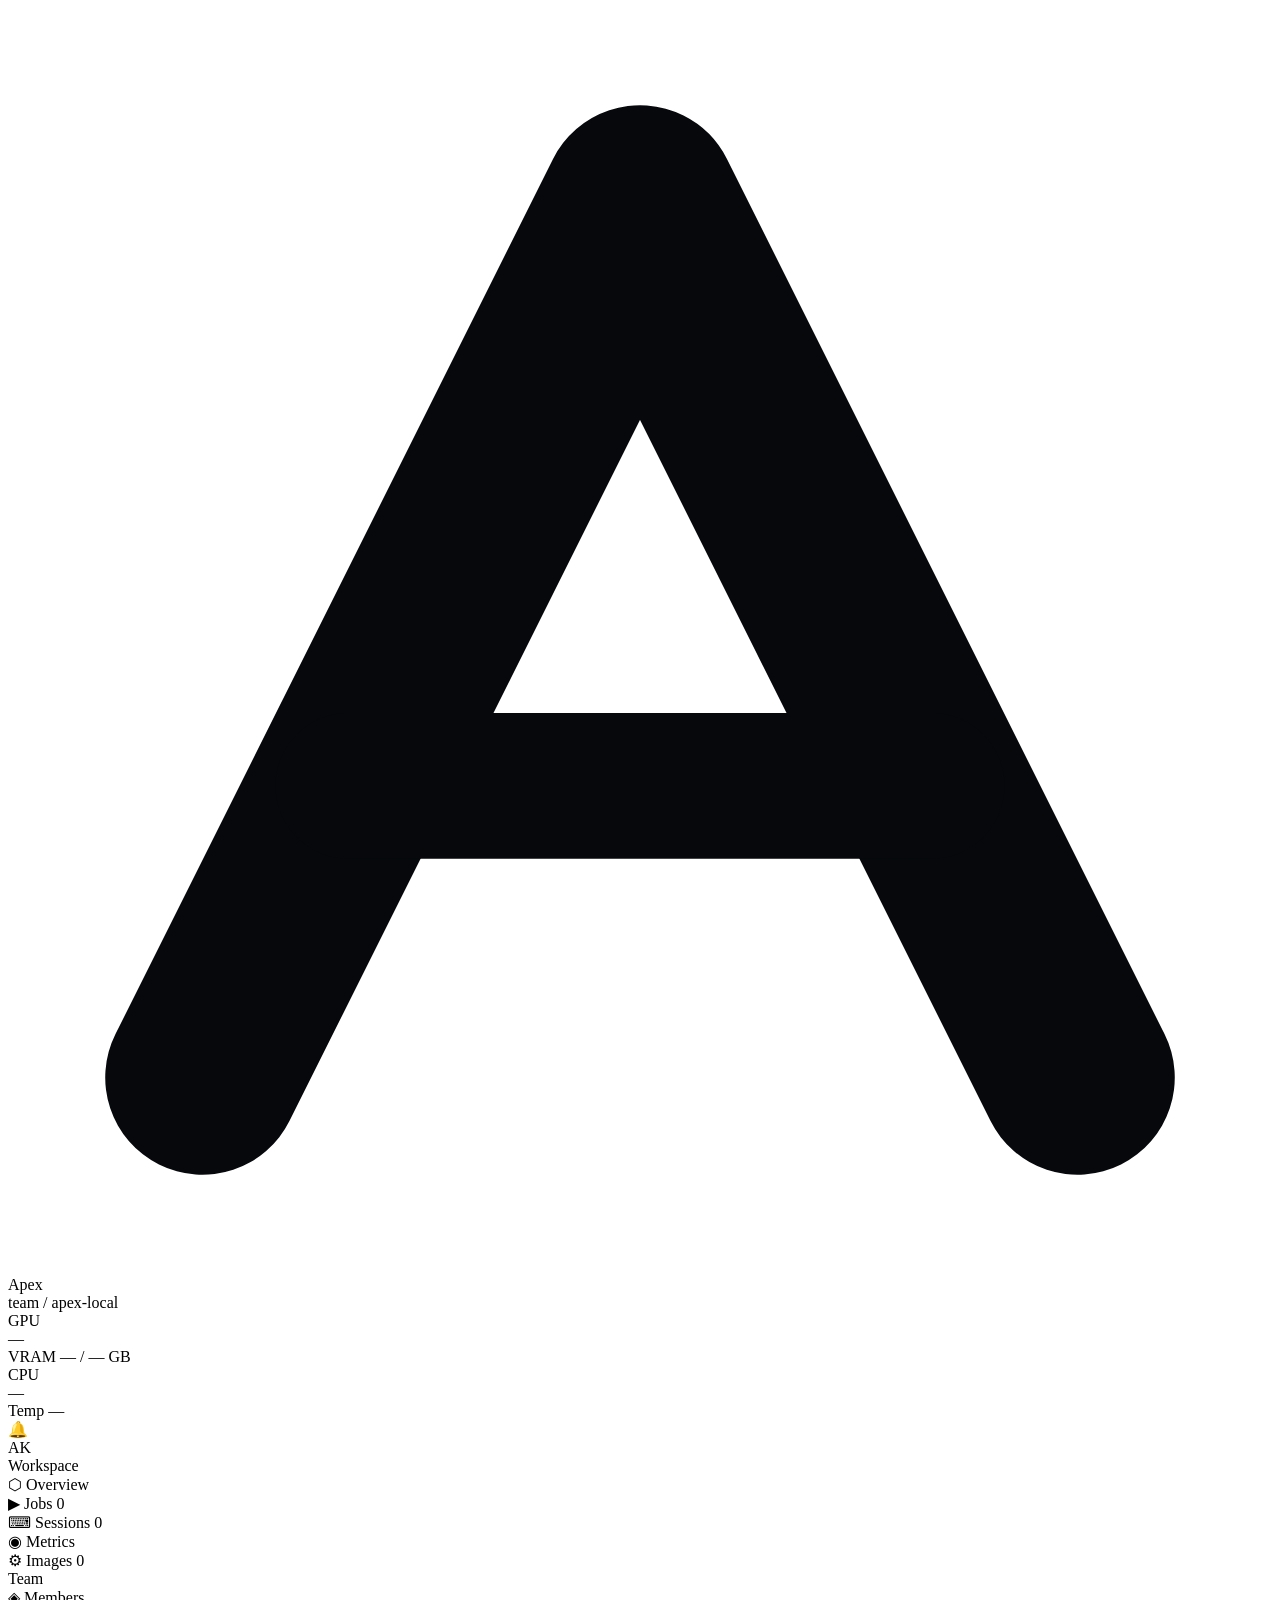
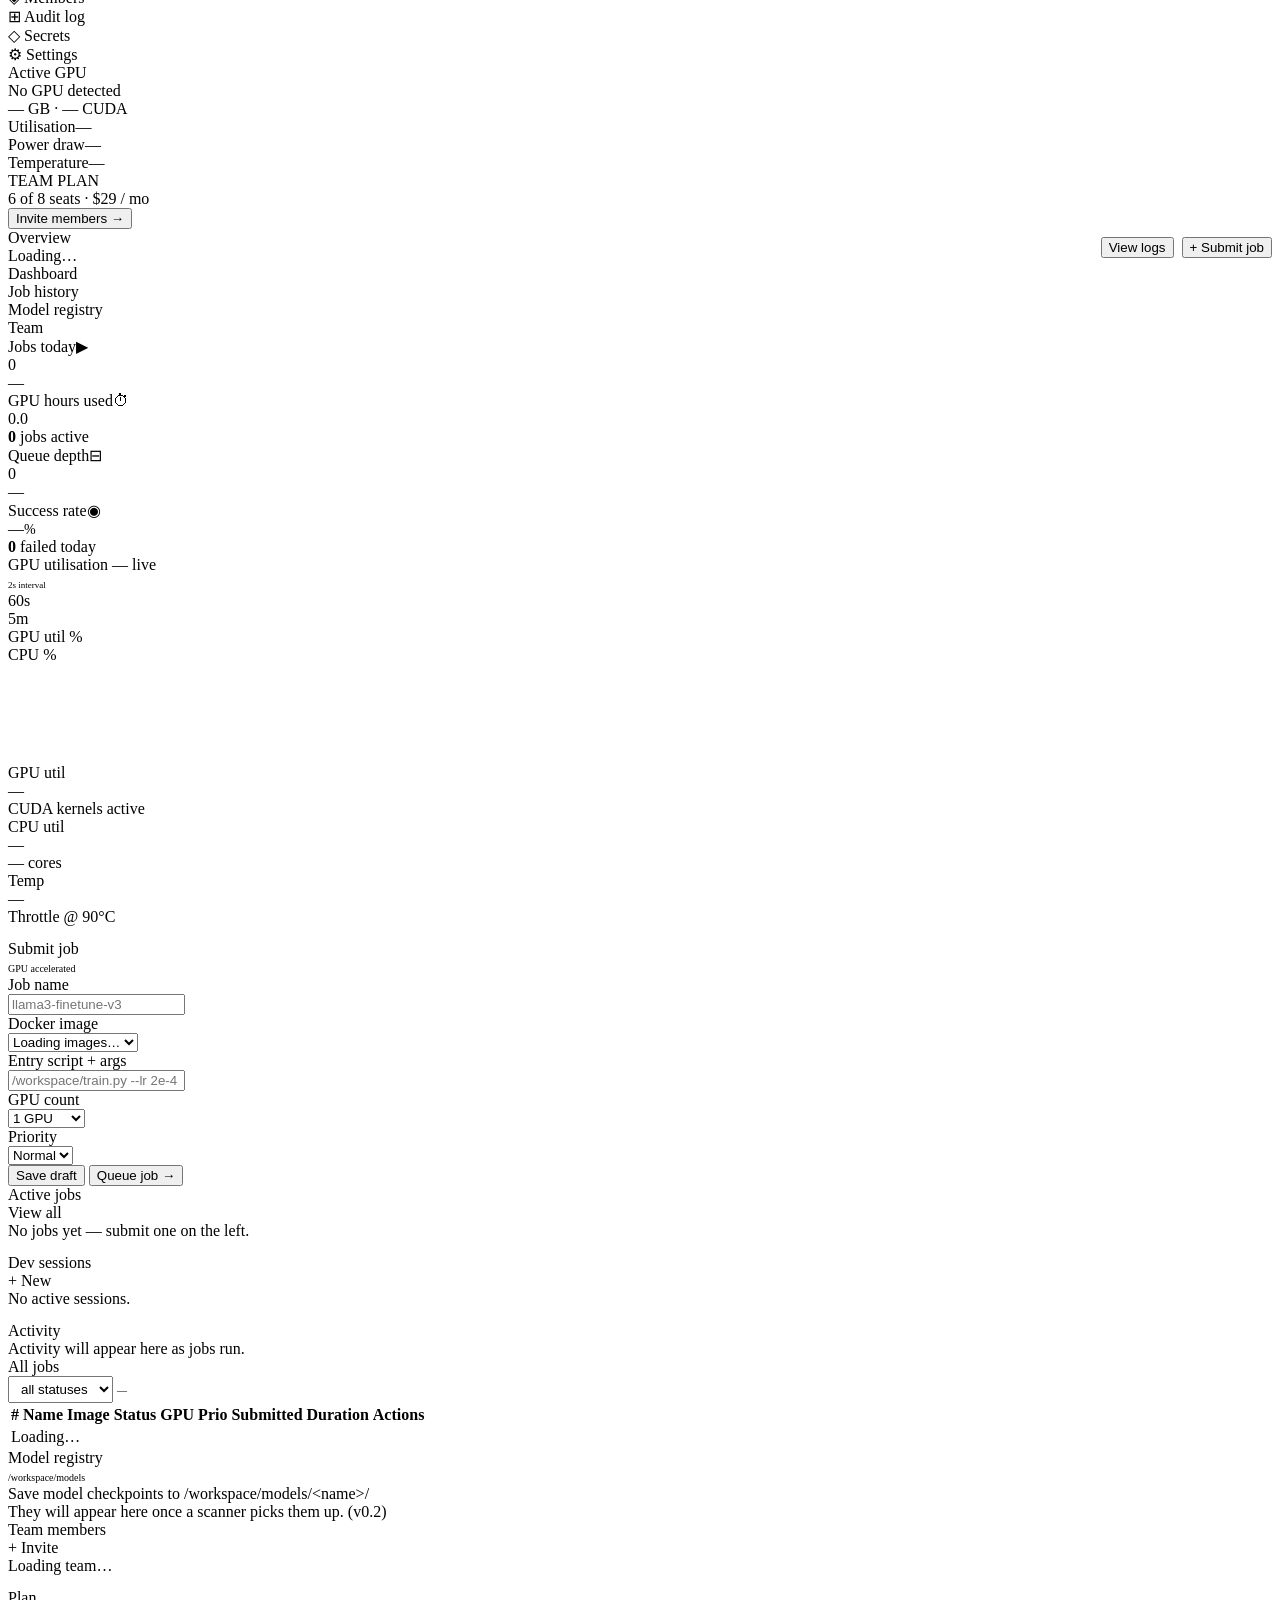
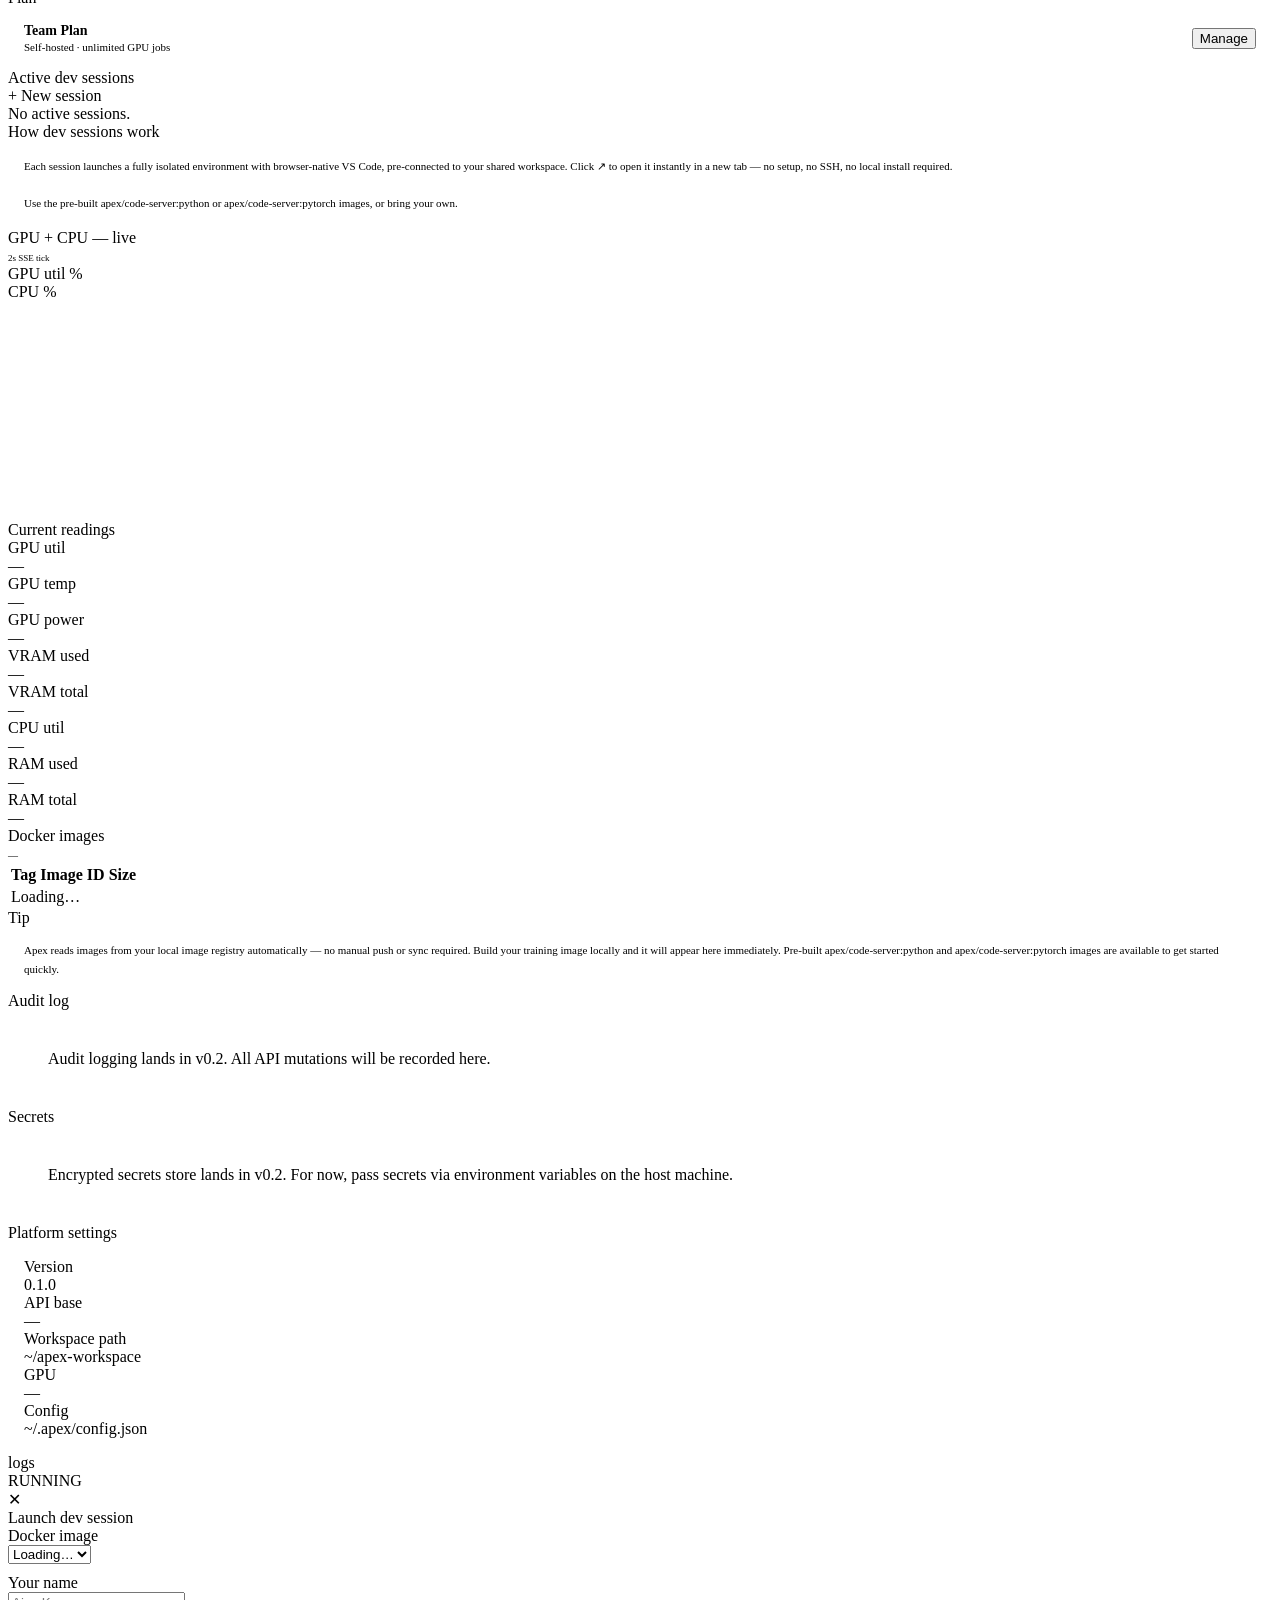
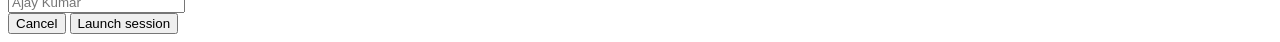
==== apex/static/index.html @ 5e8faccc "Initial release: Apex v0.1" ====
<!DOCTYPE html>
<html lang="en">
<head>
<meta charset="UTF-8"/>
<meta name="viewport" content="width=device-width, initial-scale=1.0"/>
<title>Apex — ML Platform</title>
<link href="https://fonts.googleapis.com/css2?family=Syne:wght@400;500;600;700;800&family=JetBrains+Mono:wght@300;400;500;600&display=swap" rel="stylesheet"/>
<link rel="stylesheet" href="/css/app.css"/>
</head>
<body>

<!-- TOPBAR -->
<div class="topbar">
  <div class="logo">
    <div class="logo-icon">
      <svg viewBox="0 0 13 13" fill="none"><path d="M2 11L6.5 2L11 11" stroke="#06080B" stroke-width="2" stroke-linecap="round" stroke-linejoin="round"/><path d="M3.5 8H9.5" stroke="#06080B" stroke-width="1.5" stroke-linecap="round"/></svg>
    </div>
    Apex
  </div>
  <div class="ws-pill">team / <span id="ws-name">apex-local</span></div>
  <div class="topbar-hw">
    <div class="hw-seg">
      <span class="hw-key">GPU</span>
      <div class="hw-bar"><div class="hw-fill" id="tb-gpu" style="width:0%;background:var(--accent)"></div></div>
      <span class="hw-val" id="tb-gpu-v">—</span>
    </div>
    <div class="hw-seg">
      <span class="hw-key">VRAM</span>
      <span class="hw-val" id="tb-vram">— / — GB</span>
    </div>
    <div class="hw-seg">
      <span class="hw-key">CPU</span>
      <div class="hw-bar"><div class="hw-fill" id="tb-cpu" style="width:0%;background:var(--purple)"></div></div>
      <span class="hw-val" id="tb-cpu-v">—</span>
    </div>
    <div class="hw-seg">
      <span class="hw-key">Temp</span>
      <span class="hw-val" id="tb-temp">—</span>
    </div>
  </div>
  <div class="notif-btn"><div class="notif-dot"></div>🔔</div>
  <div class="avatar" id="avatar">AK</div>
</div>

<!-- BODY -->
<div class="body">

  <!-- SIDEBAR -->
  <div class="sidebar">
    <div class="nav">
      <div class="nav-group">
        <div class="nav-group-label">Workspace</div>
        <div class="nav-item active" data-route="#/"><span class="nav-ico">⬡</span> Overview</div>
        <div class="nav-item" data-route="#/jobs"><span class="nav-ico">▶</span> Jobs <span class="nav-badge badge-active" id="nav-jobs-count">0</span></div>
        <div class="nav-item" data-route="#/sessions"><span class="nav-ico">⌨</span> Sessions <span class="nav-badge badge-muted" id="nav-sess-count">0</span></div>
        <div class="nav-item" data-route="#/metrics"><span class="nav-ico">◉</span> Metrics</div>
        <div class="nav-item" data-route="#/images"><span class="nav-ico">⚙</span> Images <span class="nav-badge badge-muted" id="nav-img-count">0</span></div>
      </div>
      <div class="nav-group">
        <div class="nav-group-label">Team</div>
        <div class="nav-item" data-route="#/members"><span class="nav-ico">◈</span> Members</div>
        <div class="nav-item" data-route="#/audit"><span class="nav-ico">⊞</span> Audit log</div>
        <div class="nav-item" data-route="#/secrets"><span class="nav-ico">◇</span> Secrets</div>
        <div class="nav-item" data-route="#/settings"><span class="nav-ico">⚙</span> Settings</div>
      </div>
    </div>
    <div class="sidebar-gpu">
      <div class="gpu-label">Active GPU</div>
      <div class="gpu-name" id="sb-gpu-name">No GPU detected</div>
      <div class="gpu-sub" id="sb-gpu-sub">— GB · — CUDA</div>
      <div class="gpu-stat-row"><span class="gpu-stat-key">Utilisation</span><span class="gpu-stat-val" id="sb-gpu" style="color:var(--accent)">—</span></div>
      <div class="mini-bar"><div class="mini-fill" id="sb-gpu-b" style="width:0%;background:var(--accent)"></div></div>
      <div class="gpu-stat-row"><span class="gpu-stat-key">Power draw</span><span class="gpu-stat-val" style="color:var(--orange)" id="sb-pwr">—</span></div>
      <div class="gpu-stat-row"><span class="gpu-stat-key">Temperature</span><span class="gpu-stat-val" id="sb-temp" style="color:var(--amber)">—</span></div>
    </div>
    <div class="sidebar-plan" id="sidebar-plan" title="View plan & settings">
      <div class="plan-tier">TEAM PLAN</div>
      <div class="plan-desc">6 of 8 seats · $29 / mo</div>
      <button class="plan-upgrade" id="btn-plan-invite">Invite members →</button>
    </div>
  </div>

  <!-- MAIN -->
  <div class="main">
    <div class="page-header">
      <div style="display:flex;align-items:center;justify-content:space-between">
        <div>
          <div class="page-title" id="page-title">Overview</div>
          <div class="page-sub" id="page-sub">Loading…</div>
        </div>
        <div style="display:flex;gap:8px">
          <button class="btn-ghost" id="btn-view-logs">View logs</button>
          <button class="btn-primary" onclick="document.getElementById('job-name').focus()">+ Submit job</button>
        </div>
      </div>
      <div class="page-tabs">
        <div class="ptab active" data-tab="dashboard">Dashboard</div>
        <div class="ptab" data-tab="history">Job history</div>
        <div class="ptab" data-tab="models">Model registry</div>
        <div class="ptab" data-tab="team">Team</div>
      </div>
    </div>

    <div class="scroll">

    <!-- ============================================================== -->
    <!-- ROUTE: OVERVIEW (#/, #/jobs, #/members)                         -->
    <!-- ============================================================== -->
    <div class="route-view active" id="route-overview">

    <!-- ============ TAB: DASHBOARD ============ -->
    <div class="tab-pane active" id="tab-dashboard">

      <!-- STAT CARDS -->
      <div class="stat-row">
        <div class="stat-card">
          <div class="stat-card-top"><span class="stat-label">Jobs today</span><span>▶</span></div>
          <div class="stat-num" id="sc-jobs">0</div>
          <div class="stat-meta" id="sc-jobs-meta">—</div>
        </div>
        <div class="stat-card">
          <div class="stat-card-top"><span class="stat-label">GPU hours used</span><span>⏱</span></div>
          <div class="stat-num" id="sc-gpuh">0.0</div>
          <div class="stat-meta" id="sc-gpuh-meta"><b style="color:var(--accent)">0</b> jobs active</div>
        </div>
        <div class="stat-card">
          <div class="stat-card-top"><span class="stat-label">Queue depth</span><span>⊟</span></div>
          <div class="stat-num" id="sc-queue">0</div>
          <div class="stat-meta" id="sc-queue-meta">—</div>
        </div>
        <div class="stat-card">
          <div class="stat-card-top"><span class="stat-label">Success rate</span><span>◉</span></div>
          <div class="stat-num"><span id="sc-success">—</span><span style="font-size:14px;color:var(--text2)">%</span></div>
          <div class="stat-meta" id="sc-success-meta"><b style="color:var(--red)">0</b> failed today</div>
        </div>
      </div>

      <!-- TWO COL -->
      <div class="two-col">

        <!-- LEFT -->
        <div style="display:flex;flex-direction:column;gap:14px">

          <!-- GPU Chart -->
          <div class="panel">
            <div class="ph">
              <div class="ph-title">GPU utilisation — live</div>
              <div class="ph-right">
                <span class="mono" style="font-size:9px;color:var(--text3)">2s interval</span>
                <div class="tag-btn sec">60s</div>
                <div class="tag-btn sec">5m</div>
              </div>
            </div>
            <div class="chart-wrap">
              <div class="chart-legend">
                <div class="legend-item"><div class="legend-dot" style="background:var(--accent)"></div>GPU util %</div>
                <div class="legend-item"><div class="legend-dot" style="background:var(--purple)"></div>CPU %</div>
              </div>
              <canvas id="chart" class="metric-canvas" style="width:100%;height:100px;display:block" height="100"></canvas>
            </div>
            <div class="metrics-mini">
              <div class="mm-cell">
                <div class="mm-key">GPU util</div>
                <div class="mm-val" id="mm-gpu">—</div>
                <div class="mm-sub">CUDA kernels active</div>
                <div class="mm-bar"><div class="mm-fill" id="mm-gpu-b" style="width:0%;background:var(--accent)"></div></div>
              </div>
              <div class="mm-cell">
                <div class="mm-key">CPU util</div>
                <div class="mm-val" id="mm-cpu">—</div>
                <div class="mm-sub" id="mm-cpu-sub">— cores</div>
                <div class="mm-bar"><div class="mm-fill" id="mm-cpu-b" style="width:0%;background:var(--purple)"></div></div>
              </div>
              <div class="mm-cell">
                <div class="mm-key">Temp</div>
                <div class="mm-val" id="mm-temp">—</div>
                <div class="mm-sub">Throttle @ 90°C</div>
                <div class="mm-bar"><div class="mm-fill" id="mm-temp-b" style="width:0%;background:var(--amber)"></div></div>
              </div>
            </div>
          </div>

          <!-- Submit job -->
          <div class="panel">
            <div class="ph">
              <div class="ph-title">Submit job</div>
              <div class="ph-right"><span class="mono" style="font-size:10px;color:var(--text3)">GPU accelerated</span></div>
            </div>
            <form class="form-grid" id="job-form" onsubmit="return false">
              <div class="fg"><div class="flabel">Job name</div><input class="finput" id="job-name" placeholder="llama3-finetune-v3"/></div>
              <div class="fg"><div class="flabel">Docker image</div>
                <select class="finput" id="job-image">
                  <option value="">Loading images…</option>
                </select>
              </div>
              <div class="fg full"><div class="flabel">Entry script + args</div><input class="finput" id="job-script" placeholder="/workspace/train.py --lr 2e-4 --epochs 20 --bf16"/></div>
              <div class="fg"><div class="flabel">GPU count</div><select class="finput" id="job-gpu"><option value="1">1 GPU</option><option value="99">All GPUs</option><option value="0">No GPU</option></select></div>
              <div class="fg"><div class="flabel">Priority</div><select class="finput" id="job-priority"><option value="normal">Normal</option><option value="high">High</option><option value="low">Low</option></select></div>
              <div class="form-footer">
                <button type="button" class="btn-ghost">Save draft</button>
                <button type="submit" class="btn-primary" id="job-submit">Queue job →</button>
              </div>
            </form>
          </div>

        </div>

        <!-- RIGHT -->
        <div style="display:flex;flex-direction:column;gap:14px">

          <!-- Jobs -->
          <div class="panel">
            <div class="ph">
              <div class="ph-title">Active jobs</div>
              <div class="ph-right"><div class="tag-btn">View all</div></div>
            </div>
            <div class="job-list" id="jobList">
              <div class="empty-state">No jobs yet — submit one on the left.</div>
            </div>
          </div>

          <!-- Sessions -->
          <div class="panel">
            <div class="ph"><div class="ph-title">Dev sessions</div><div class="ph-right"><div class="tag-btn" id="btn-new-session">+ New</div></div></div>
            <div id="sessList" data-role="sess-list">
              <div class="empty-state">No active sessions.</div>
            </div>
          </div>

          <!-- Activity -->
          <div class="panel">
            <div class="ph"><div class="ph-title">Activity</div></div>
            <div id="actList">
              <div class="empty-state">Activity will appear here as jobs run.</div>
            </div>
          </div>

        </div>
      </div>
    </div>
    <!-- /tab-dashboard -->

    <!-- ============ TAB: JOB HISTORY ============ -->
    <div class="tab-pane" id="tab-history">
      <div class="panel">
        <div class="ph">
          <div class="ph-title">All jobs</div>
          <div class="ph-right">
            <select class="finput" id="hist-filter" style="width:auto;padding:4px 8px">
              <option value="">all statuses</option>
              <option value="running">running</option>
              <option value="queued">queued</option>
              <option value="done">done</option>
              <option value="failed">failed</option>
            </select>
            <span class="mono" style="font-size:10px;color:var(--text3)" id="hist-count">—</span>
          </div>
        </div>
        <div class="table-wrap">
          <table class="jtable">
            <thead>
              <tr>
                <th>#</th>
                <th>Name</th>
                <th>Image</th>
                <th>Status</th>
                <th>GPU</th>
                <th>Prio</th>
                <th>Submitted</th>
                <th>Duration</th>
                <th class="t-right">Actions</th>
              </tr>
            </thead>
            <tbody id="hist-body">
              <tr><td colspan="9" class="empty-state">Loading…</td></tr>
            </tbody>
          </table>
        </div>
      </div>
    </div>

    <!-- ============ TAB: MODEL REGISTRY ============ -->
    <div class="tab-pane" id="tab-models">
      <div class="panel">
        <div class="ph">
          <div class="ph-title">Model registry</div>
          <div class="ph-right"><span class="mono" style="font-size:10px;color:var(--text3)">/workspace/models</span></div>
        </div>
        <div id="models-body">
          <div class="empty-state">
            Save model checkpoints to <span class="mono">/workspace/models/&lt;name&gt;/</span><br/>
            They will appear here once a scanner picks them up. (v0.2)
          </div>
        </div>
      </div>
    </div>

    <!-- ============ TAB: TEAM ============ -->
    <div class="tab-pane" id="tab-team">
      <div class="panel">
        <div class="ph">
          <div class="ph-title">Team members</div>
          <div class="ph-right"><div class="tag-btn" id="btn-invite">+ Invite</div></div>
        </div>
        <div id="team-body">
          <div class="empty-state">Loading team…</div>
        </div>
      </div>
      <div class="panel" style="margin-top:14px">
        <div class="ph"><div class="ph-title">Plan</div></div>
        <div style="padding:16px">
          <div style="display:flex;justify-content:space-between;align-items:center">
            <div>
              <div style="font-size:14px;font-weight:800;color:var(--text)">Team Plan</div>
              <div style="font-size:11px;color:var(--text2);margin-top:2px">Self-hosted · unlimited GPU jobs</div>
            </div>
            <button class="btn-ghost" onclick="alert('Settings page is in the sidebar.')">Manage</button>
          </div>
        </div>
      </div>
    </div>

    </div> <!-- /route-overview -->

    <!-- ============================================================== -->
    <!-- ROUTE: SESSIONS (#/sessions)                                    -->
    <!-- ============================================================== -->
    <div class="route-view" id="route-sessions">
      <div class="panel">
        <div class="ph">
          <div class="ph-title">Active dev sessions</div>
          <div class="ph-right"><div class="tag-btn" id="btn-new-session-big">+ New session</div></div>
        </div>
        <div data-role="sess-list">
          <div class="empty-state">No active sessions.</div>
        </div>
      </div>
      <div class="panel">
        <div class="ph"><div class="ph-title">How dev sessions work</div></div>
        <div style="padding:16px;font-size:11px;color:var(--text2);line-height:1.7">
          Each session launches a fully isolated environment with browser-native VS Code,
          pre-connected to your shared workspace. Click <span class="mono">↗</span> to open it
          instantly in a new tab — no setup, no SSH, no local install required.
          <br/><br/>
          Use the pre-built <span class="mono">apex/code-server:python</span> or
          <span class="mono">apex/code-server:pytorch</span> images, or bring your own.
        </div>
      </div>
    </div>

    <!-- ============================================================== -->
    <!-- ROUTE: METRICS (#/metrics)                                      -->
    <!-- ============================================================== -->
    <div class="route-view" id="route-metrics">
      <div class="panel">
        <div class="ph">
          <div class="ph-title">GPU + CPU — live</div>
          <div class="ph-right"><span class="mono" style="font-size:9px;color:var(--text3)">2s SSE tick</span></div>
        </div>
        <div class="chart-wrap">
          <div class="chart-legend">
            <div class="legend-item"><div class="legend-dot" style="background:var(--accent)"></div>GPU util %</div>
            <div class="legend-item"><div class="legend-dot" style="background:var(--purple)"></div>CPU %</div>
          </div>
          <canvas class="metric-canvas" style="width:100%;height:220px;display:block" height="220"></canvas>
        </div>
      </div>
      <div class="panel">
        <div class="ph"><div class="ph-title">Current readings</div></div>
        <div class="metrics-grid">
          <div class="mm-cell"><div class="mm-key">GPU util</div>     <div class="mm-val" data-metric="gpu_util">—</div></div>
          <div class="mm-cell"><div class="mm-key">GPU temp</div>     <div class="mm-val" data-metric="gpu_temp">—</div></div>
          <div class="mm-cell"><div class="mm-key">GPU power</div>    <div class="mm-val" data-metric="gpu_power_w">—</div></div>
          <div class="mm-cell"><div class="mm-key">VRAM used</div>    <div class="mm-val" data-metric="vram_used_gb">—</div></div>
          <div class="mm-cell"><div class="mm-key">VRAM total</div>   <div class="mm-val" data-metric="vram_total_gb">—</div></div>
          <div class="mm-cell"><div class="mm-key">CPU util</div>     <div class="mm-val" data-metric="cpu_util">—</div></div>
          <div class="mm-cell"><div class="mm-key">RAM used</div>     <div class="mm-val" data-metric="ram_used_gb">—</div></div>
          <div class="mm-cell"><div class="mm-key">RAM total</div>    <div class="mm-val" data-metric="ram_total_gb">—</div></div>
        </div>
      </div>
    </div>

    <!-- ============================================================== -->
    <!-- ROUTE: IMAGES (#/images)                                        -->
    <!-- ============================================================== -->
    <div class="route-view" id="route-images">
      <div class="panel">
        <div class="ph">
          <div class="ph-title">Docker images</div>
          <div class="ph-right"><span class="mono" style="font-size:10px;color:var(--text3)" id="images-count">—</span></div>
        </div>
        <div class="table-wrap">
          <table class="jtable">
            <thead><tr><th>Tag</th><th>Image ID</th><th class="t-right">Size</th></tr></thead>
            <tbody id="images-body"><tr><td colspan="3" class="empty-state">Loading…</td></tr></tbody>
          </table>
        </div>
      </div>
      <div class="panel">
        <div class="ph"><div class="ph-title">Tip</div></div>
        <div style="padding:14px 16px;font-size:11px;color:var(--text2);line-height:1.7">
          Apex reads images from your local image registry automatically — no manual push or sync required.
          Build your training image locally and it will appear here immediately.
          Pre-built <span class="mono">apex/code-server:python</span> and <span class="mono">apex/code-server:pytorch</span> images are available to get started quickly.
        </div>
      </div>
    </div>

    <!-- ============================================================== -->
    <!-- ROUTE: AUDIT LOG (#/audit)                                      -->
    <!-- ============================================================== -->
    <div class="route-view" id="route-audit">
      <div class="panel">
        <div class="ph"><div class="ph-title">Audit log</div></div>
        <div class="empty-state" style="padding:40px">
          Audit logging lands in v0.2. All API mutations will be recorded here.
        </div>
      </div>
    </div>

    <!-- ============================================================== -->
    <!-- ROUTE: SECRETS (#/secrets)                                      -->
    <!-- ============================================================== -->
    <div class="route-view" id="route-secrets">
      <div class="panel">
        <div class="ph"><div class="ph-title">Secrets</div></div>
        <div class="empty-state" style="padding:40px">
          Encrypted secrets store lands in v0.2. For now, pass secrets via environment
          variables on the host machine.
        </div>
      </div>
    </div>

    <!-- ============================================================== -->
    <!-- ROUTE: SETTINGS (#/settings)                                    -->
    <!-- ============================================================== -->
    <div class="route-view" id="route-settings">
      <div class="panel">
        <div class="ph"><div class="ph-title">Platform settings</div></div>
        <div style="padding:16px">
          <div class="kv-row"><div class="kv-key">Version</div>           <div class="kv-val">0.1.0</div></div>
          <div class="kv-row"><div class="kv-key">API base</div>          <div class="kv-val" id="settings-api-base">—</div></div>
          <div class="kv-row"><div class="kv-key">Workspace path</div>    <div class="kv-val" id="settings-workspace">~/apex-workspace</div></div>
          <div class="kv-row"><div class="kv-key">GPU</div>                <div class="kv-val" data-metric="gpu_name">—</div></div>
          <div class="kv-row"><div class="kv-key">Config</div>            <div class="kv-val">~/.apex/config.json</div></div>
        </div>
      </div>
    </div>

  </div>
  </div>
</div>

<!-- LOG DRAWER -->
<div class="log-drawer" id="logDrawer">
  <div class="log-drawer-header">
    <div class="log-drawer-title" id="drawerTitle">logs</div>
    <div class="sbadge sb-run" id="drawerBadge" style="margin-right:6px"><div class="sdot pulse"></div>RUNNING</div>
    <div class="log-close" onclick="closeLog()">✕</div>
  </div>
  <div class="log-body" id="logBody"></div>
</div>

<!-- SESSION MODAL -->
<div class="modal-backdrop" id="sessModal">
  <div class="modal">
    <div class="modal-title">Launch dev session</div>
    <div class="fg"><div class="flabel">Docker image</div>
      <select class="finput" id="sess-image"><option>Loading…</option></select>
    </div>
    <div class="fg" style="margin-top:10px"><div class="flabel">Your name</div>
      <input class="finput" id="sess-user" placeholder="Ajay Kumar"/>
    </div>
    <div class="modal-footer">
      <button class="btn-ghost" onclick="closeSessionModal()">Cancel</button>
      <button class="btn-primary" id="sess-launch">Launch session</button>
    </div>
  </div>
</div>

<script src="/js/app.js"></script>
<script src="/js/metrics.js"></script>
<script src="/js/jobs.js"></script>
<script src="/js/sessions.js"></script>
<script src="/js/logs.js"></script>
</body>
</html>
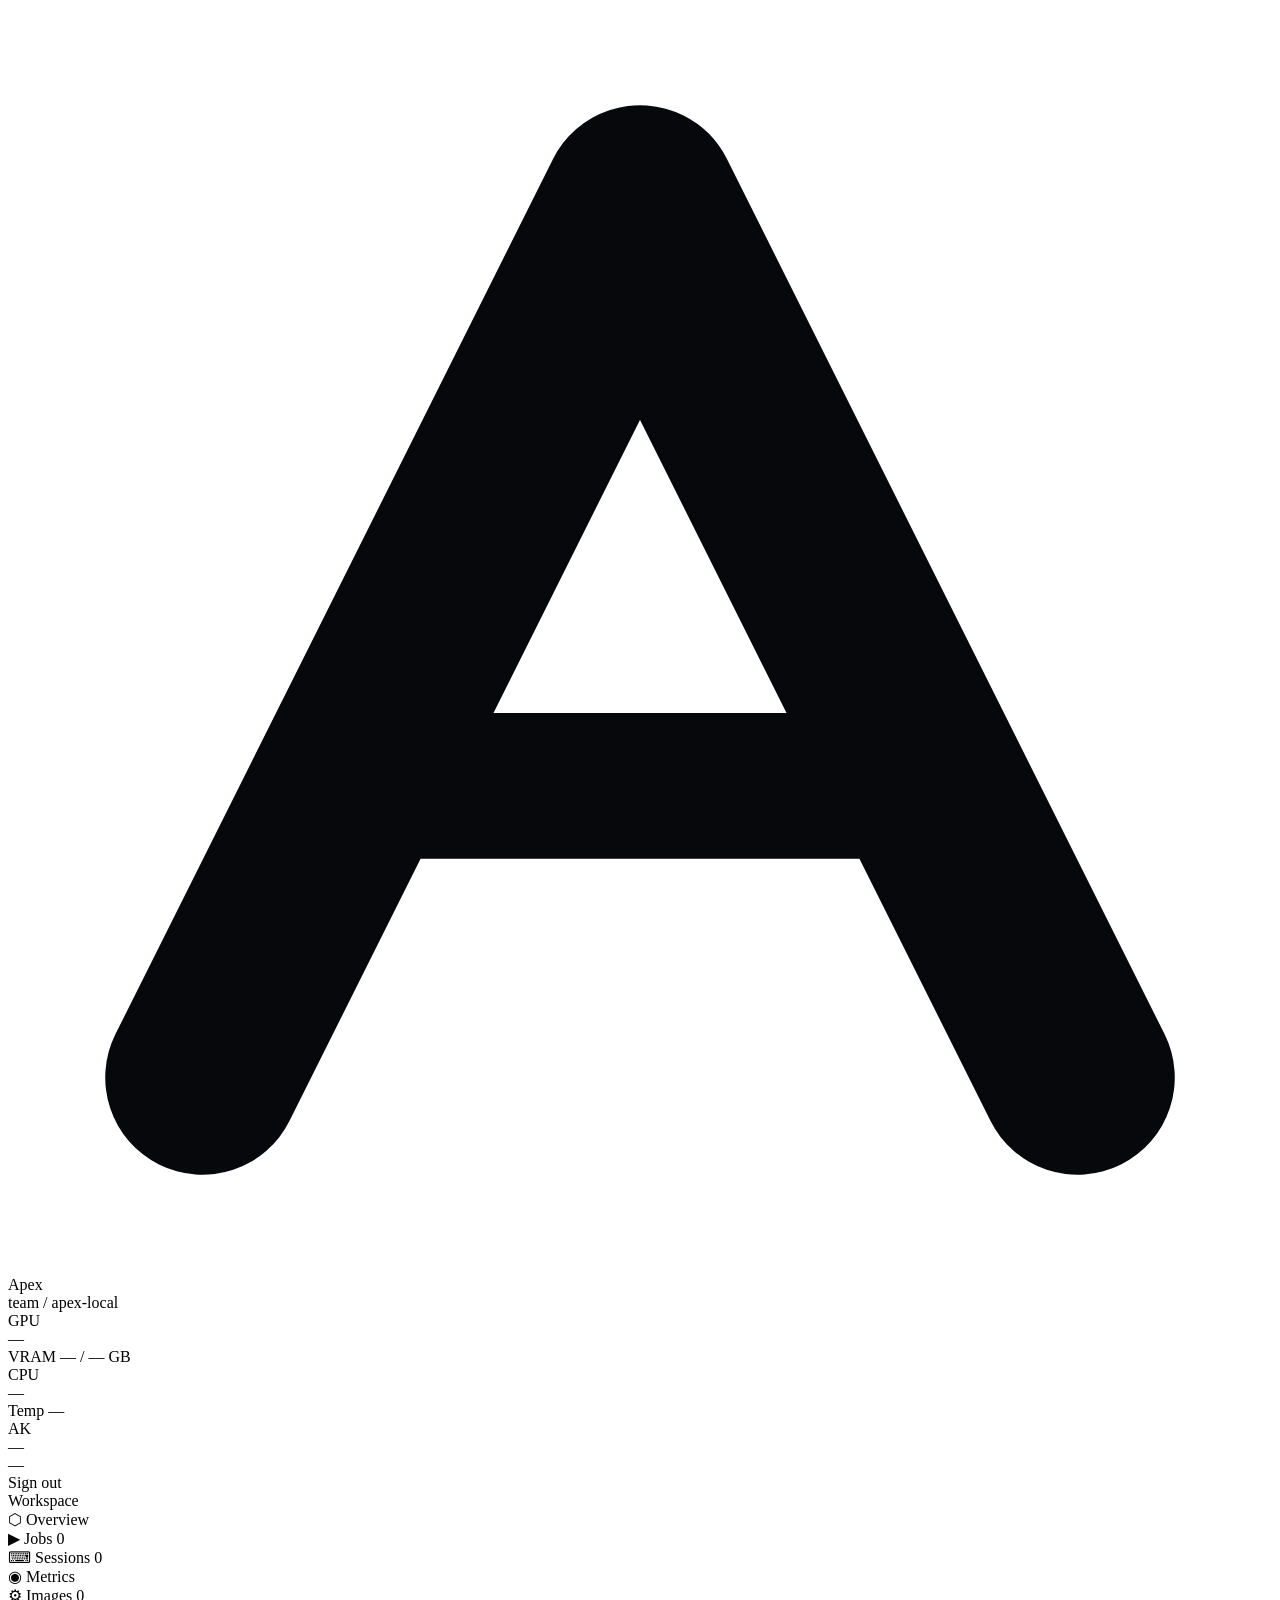
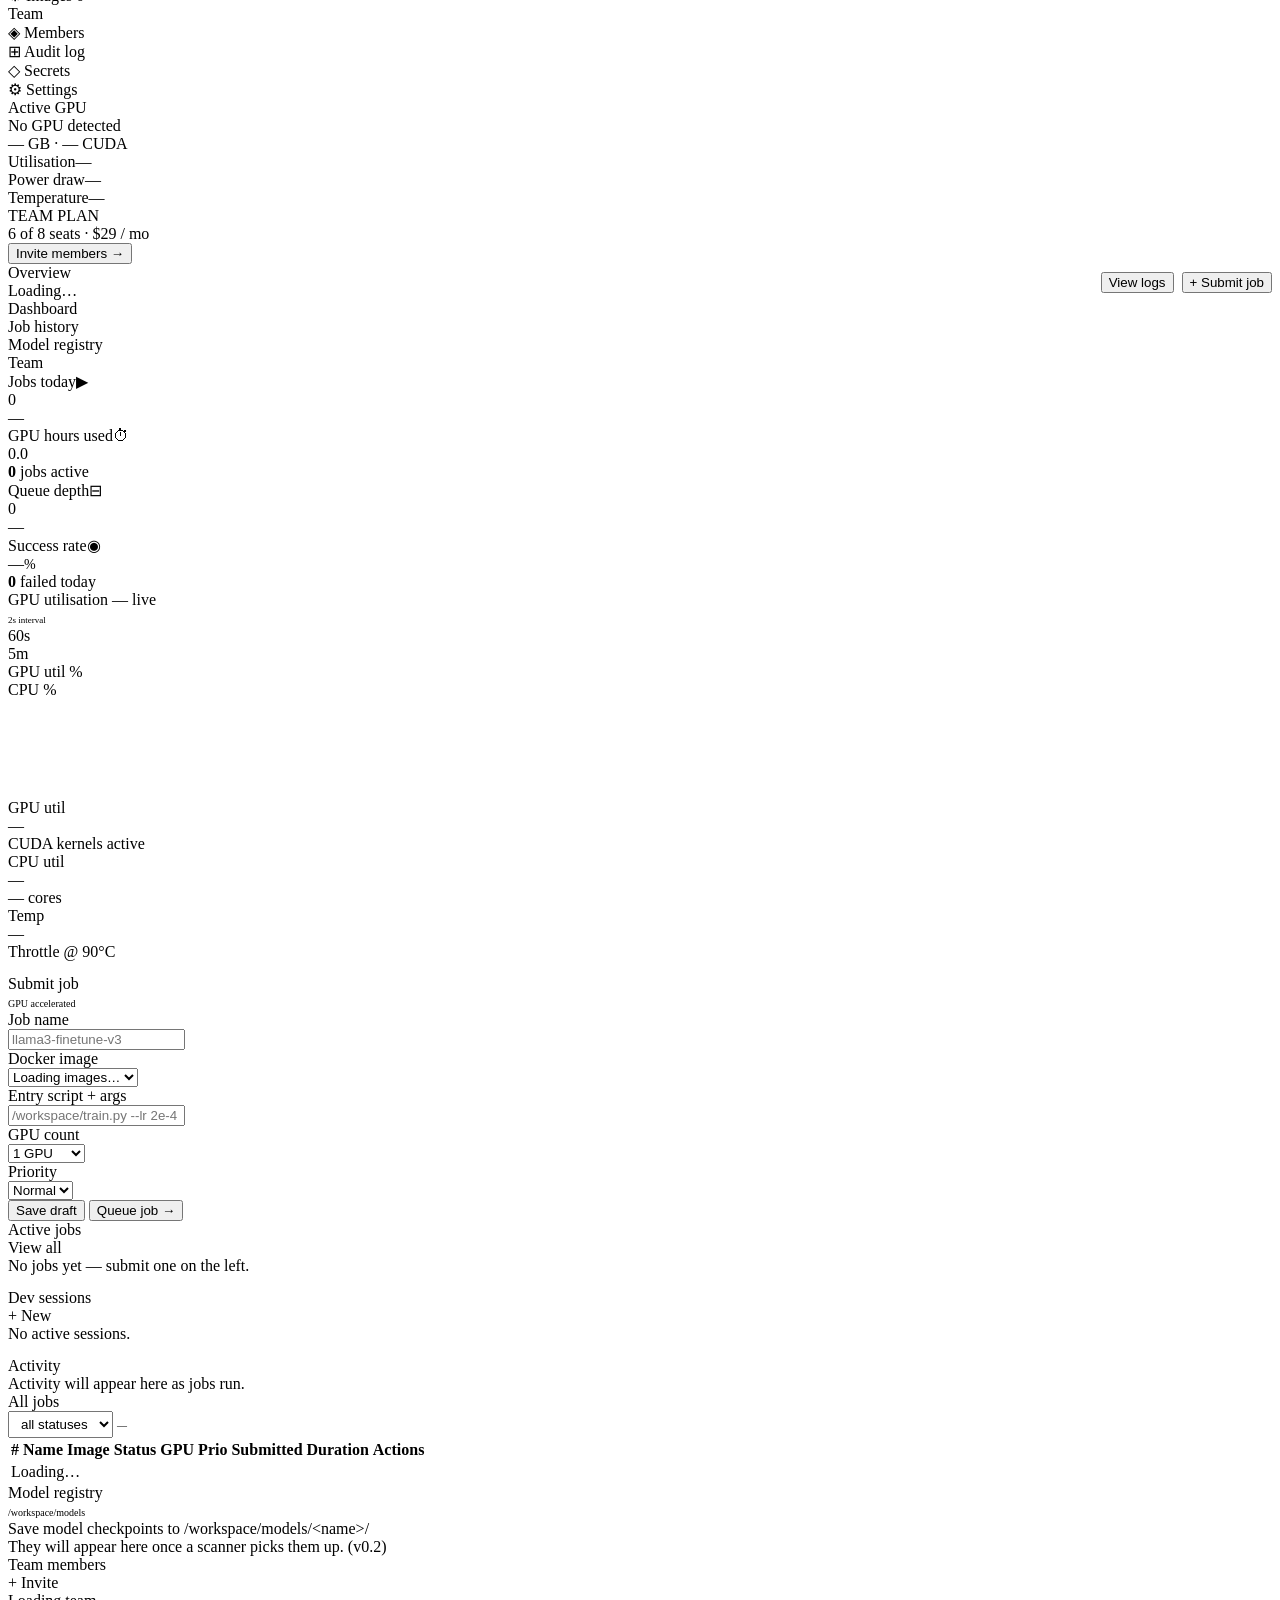
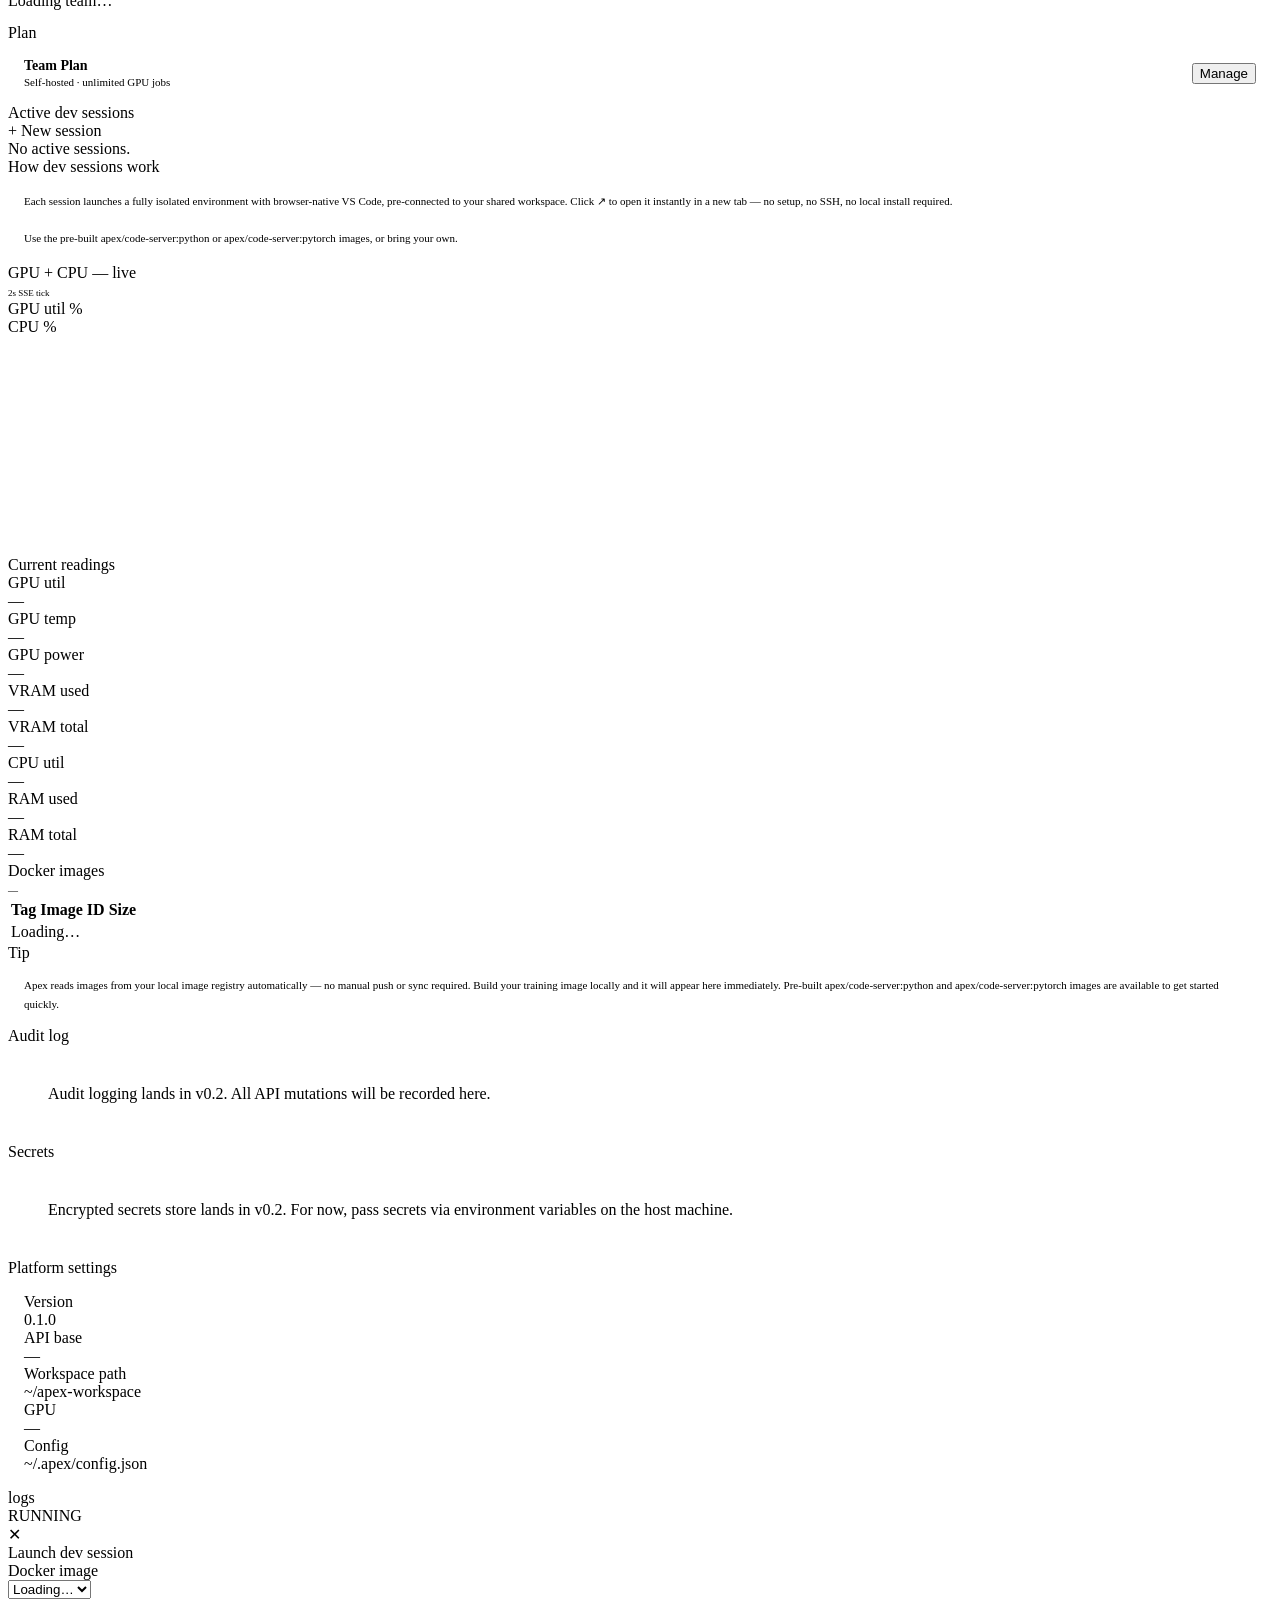
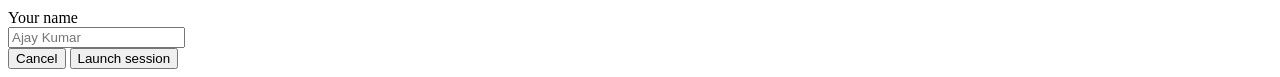
==== commit 7cbdd286: "Remove dead notification bell; add avatar dropdown with sign out; bump to v0.1.2" ====
--- a/apex/static/index.html
+++ b/apex/static/index.html
@@ -38,8 +38,15 @@
       <span class="hw-val" id="tb-temp">—</span>
     </div>
   </div>
-  <div class="notif-btn"><div class="notif-dot"></div>🔔</div>
   <div class="avatar" id="avatar">AK</div>
+  <div class="user-menu" id="user-menu">
+    <div class="user-menu-info">
+      <div class="user-menu-name" id="user-menu-name">—</div>
+      <div class="user-menu-email" id="user-menu-email">—</div>
+    </div>
+    <div class="user-menu-divider"></div>
+    <div class="user-menu-item" id="user-menu-signout">Sign out</div>
+  </div>
 </div>
 
 <!-- BODY -->
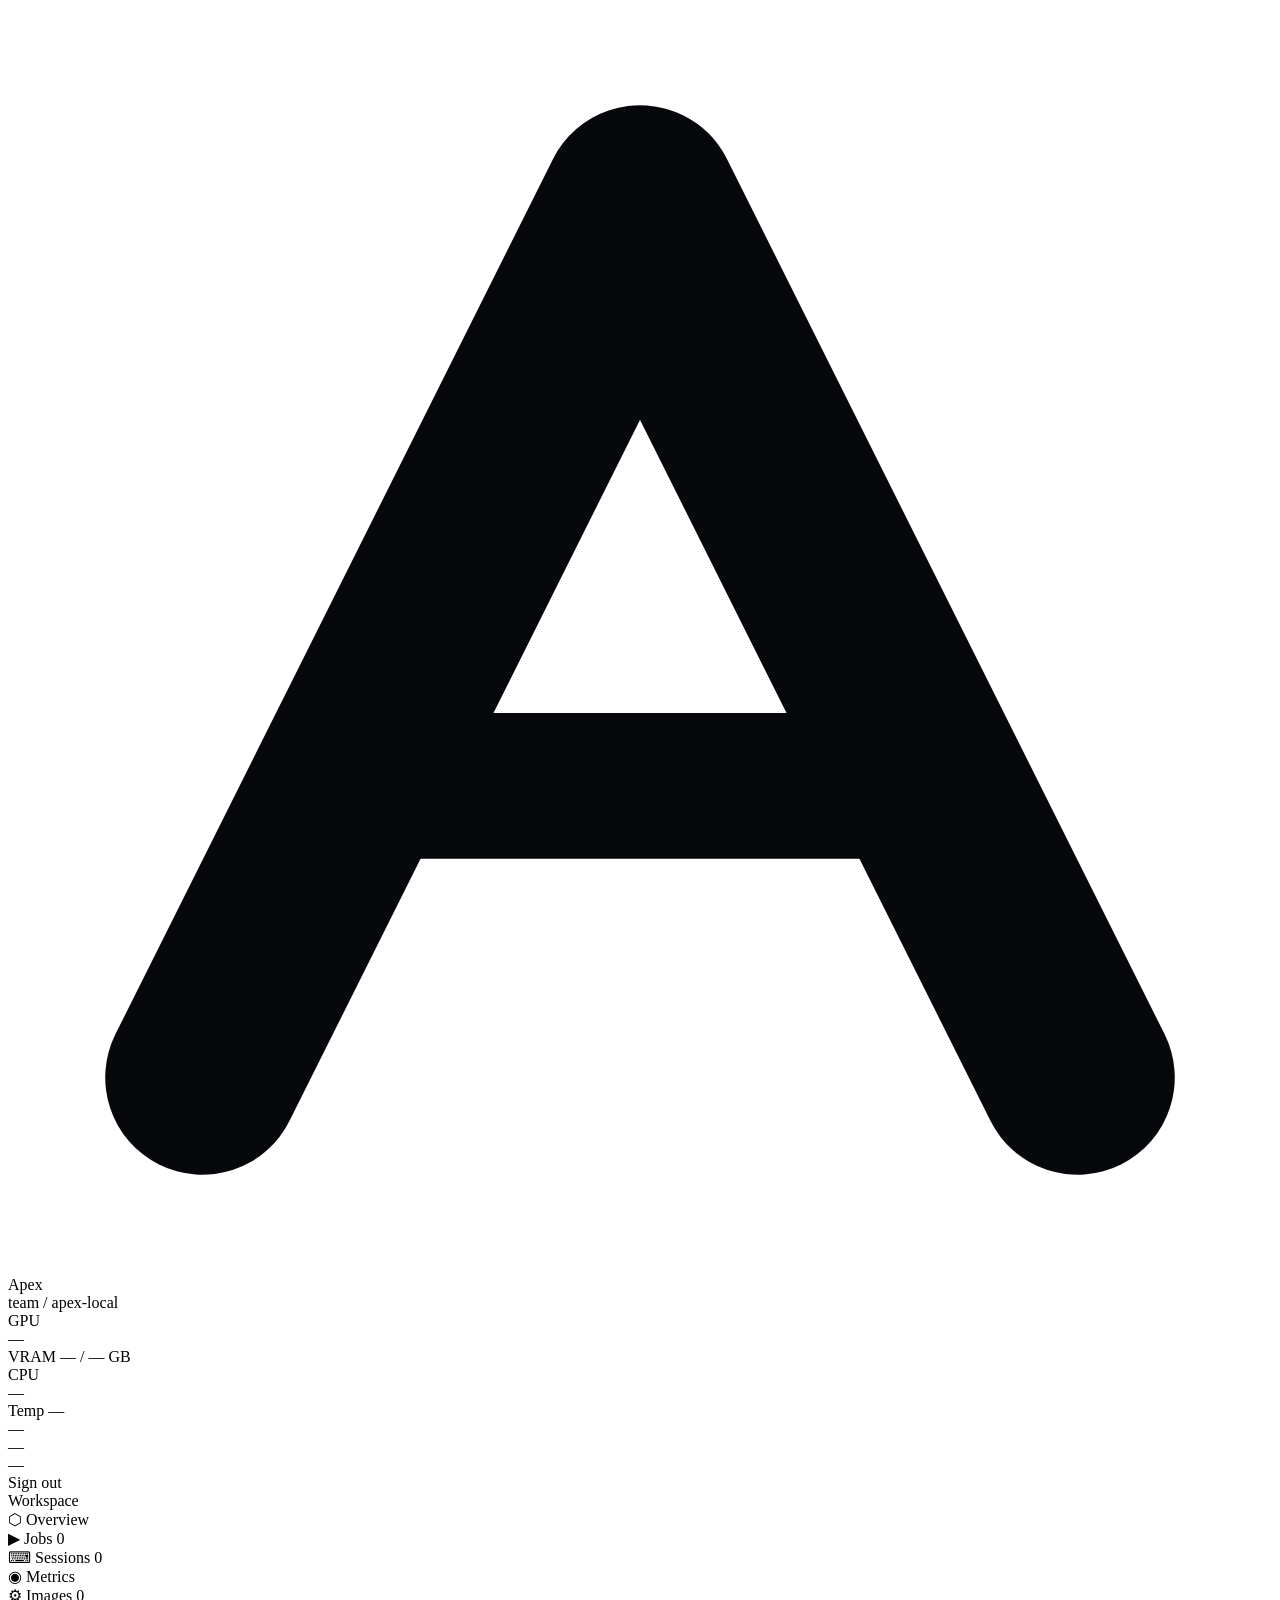
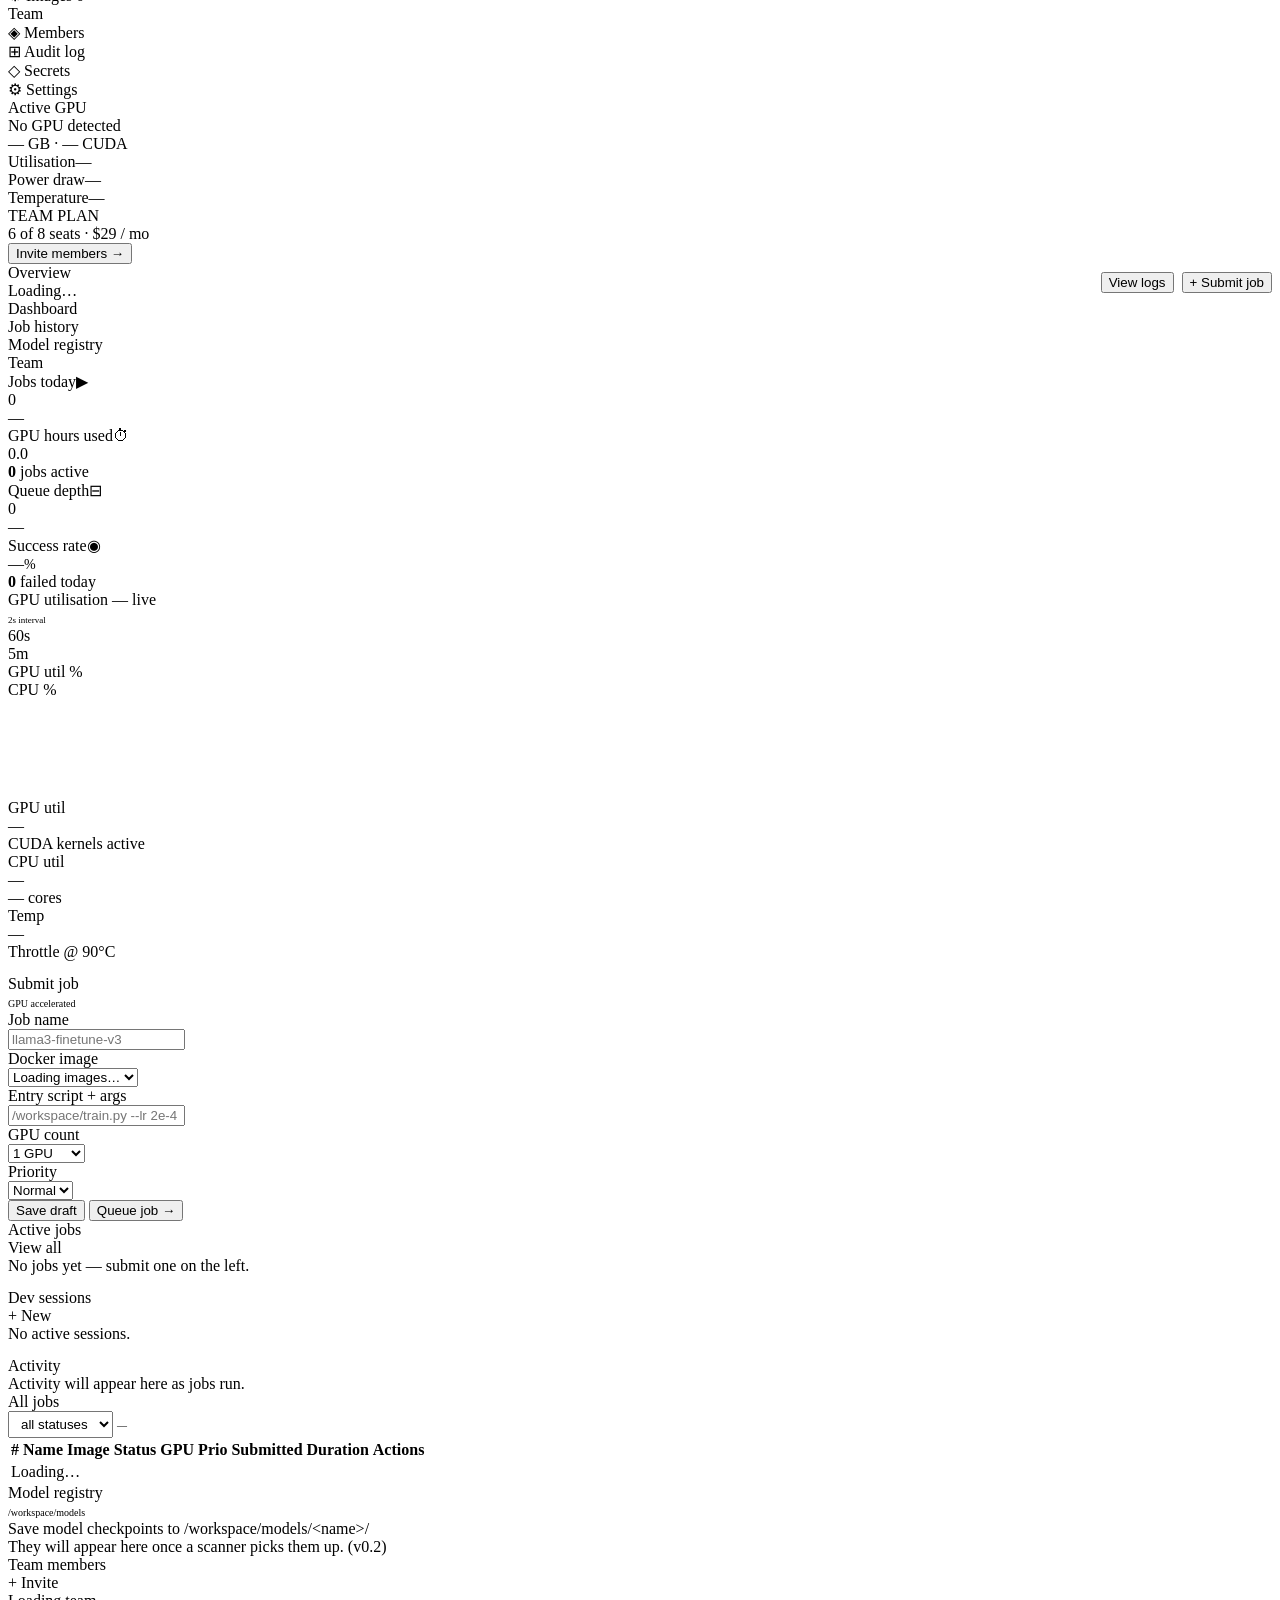
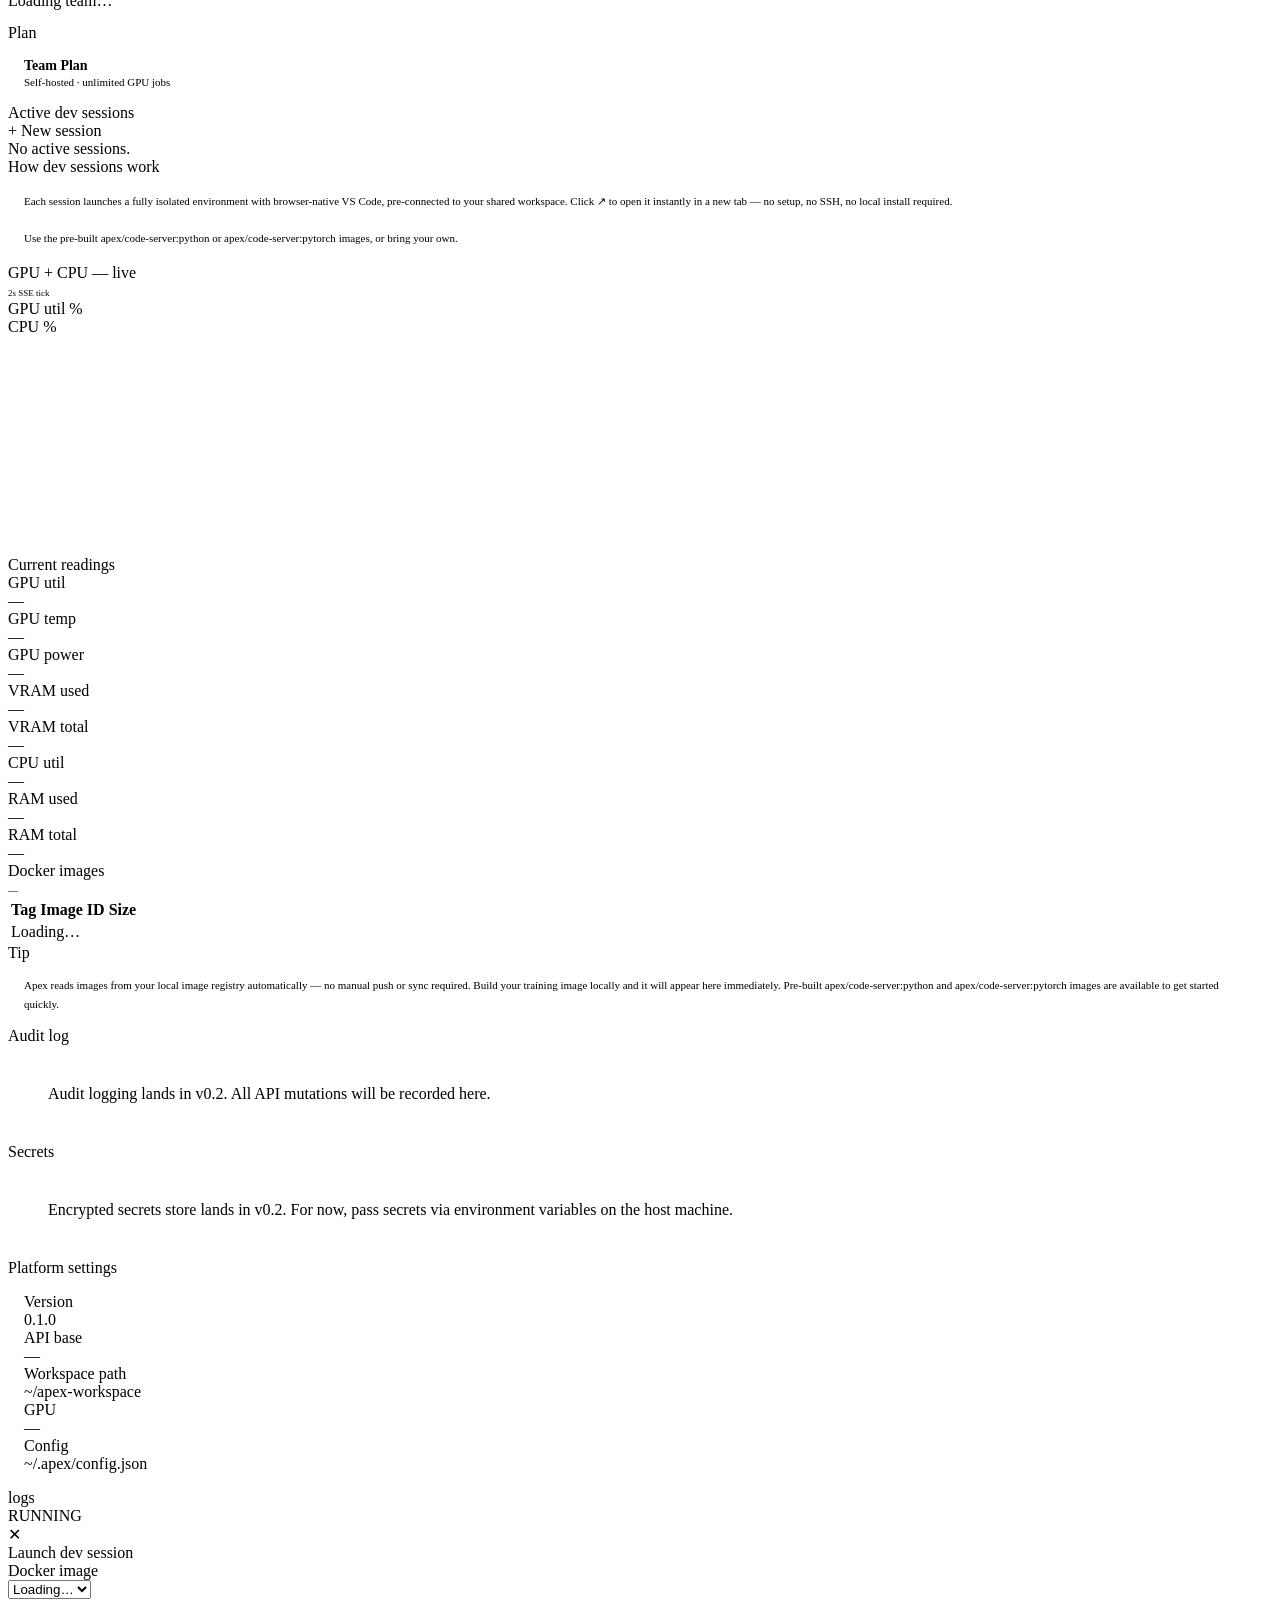
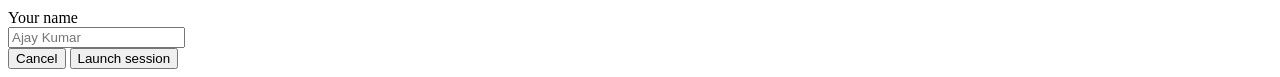
==== commit 04670c85: "Fix avatar placeholder, single-user auth passthrough, remove dead Manage button" ====
--- a/apex/static/index.html
+++ b/apex/static/index.html
@@ -38,7 +38,7 @@
       <span class="hw-val" id="tb-temp">—</span>
     </div>
   </div>
-  <div class="avatar" id="avatar">AK</div>
+  <div class="avatar" id="avatar">—</div>
   <div class="user-menu" id="user-menu">
     <div class="user-menu-info">
       <div class="user-menu-name" id="user-menu-name">—</div>
@@ -316,12 +316,9 @@
       <div class="panel" style="margin-top:14px">
         <div class="ph"><div class="ph-title">Plan</div></div>
         <div style="padding:16px">
-          <div style="display:flex;justify-content:space-between;align-items:center">
-            <div>
-              <div style="font-size:14px;font-weight:800;color:var(--text)">Team Plan</div>
-              <div style="font-size:11px;color:var(--text2);margin-top:2px">Self-hosted · unlimited GPU jobs</div>
-            </div>
-            <button class="btn-ghost" onclick="alert('Settings page is in the sidebar.')">Manage</button>
+          <div>
+            <div style="font-size:14px;font-weight:800;color:var(--text)">Team Plan</div>
+            <div style="font-size:11px;color:var(--text2);margin-top:2px">Self-hosted · unlimited GPU jobs</div>
           </div>
         </div>
       </div>
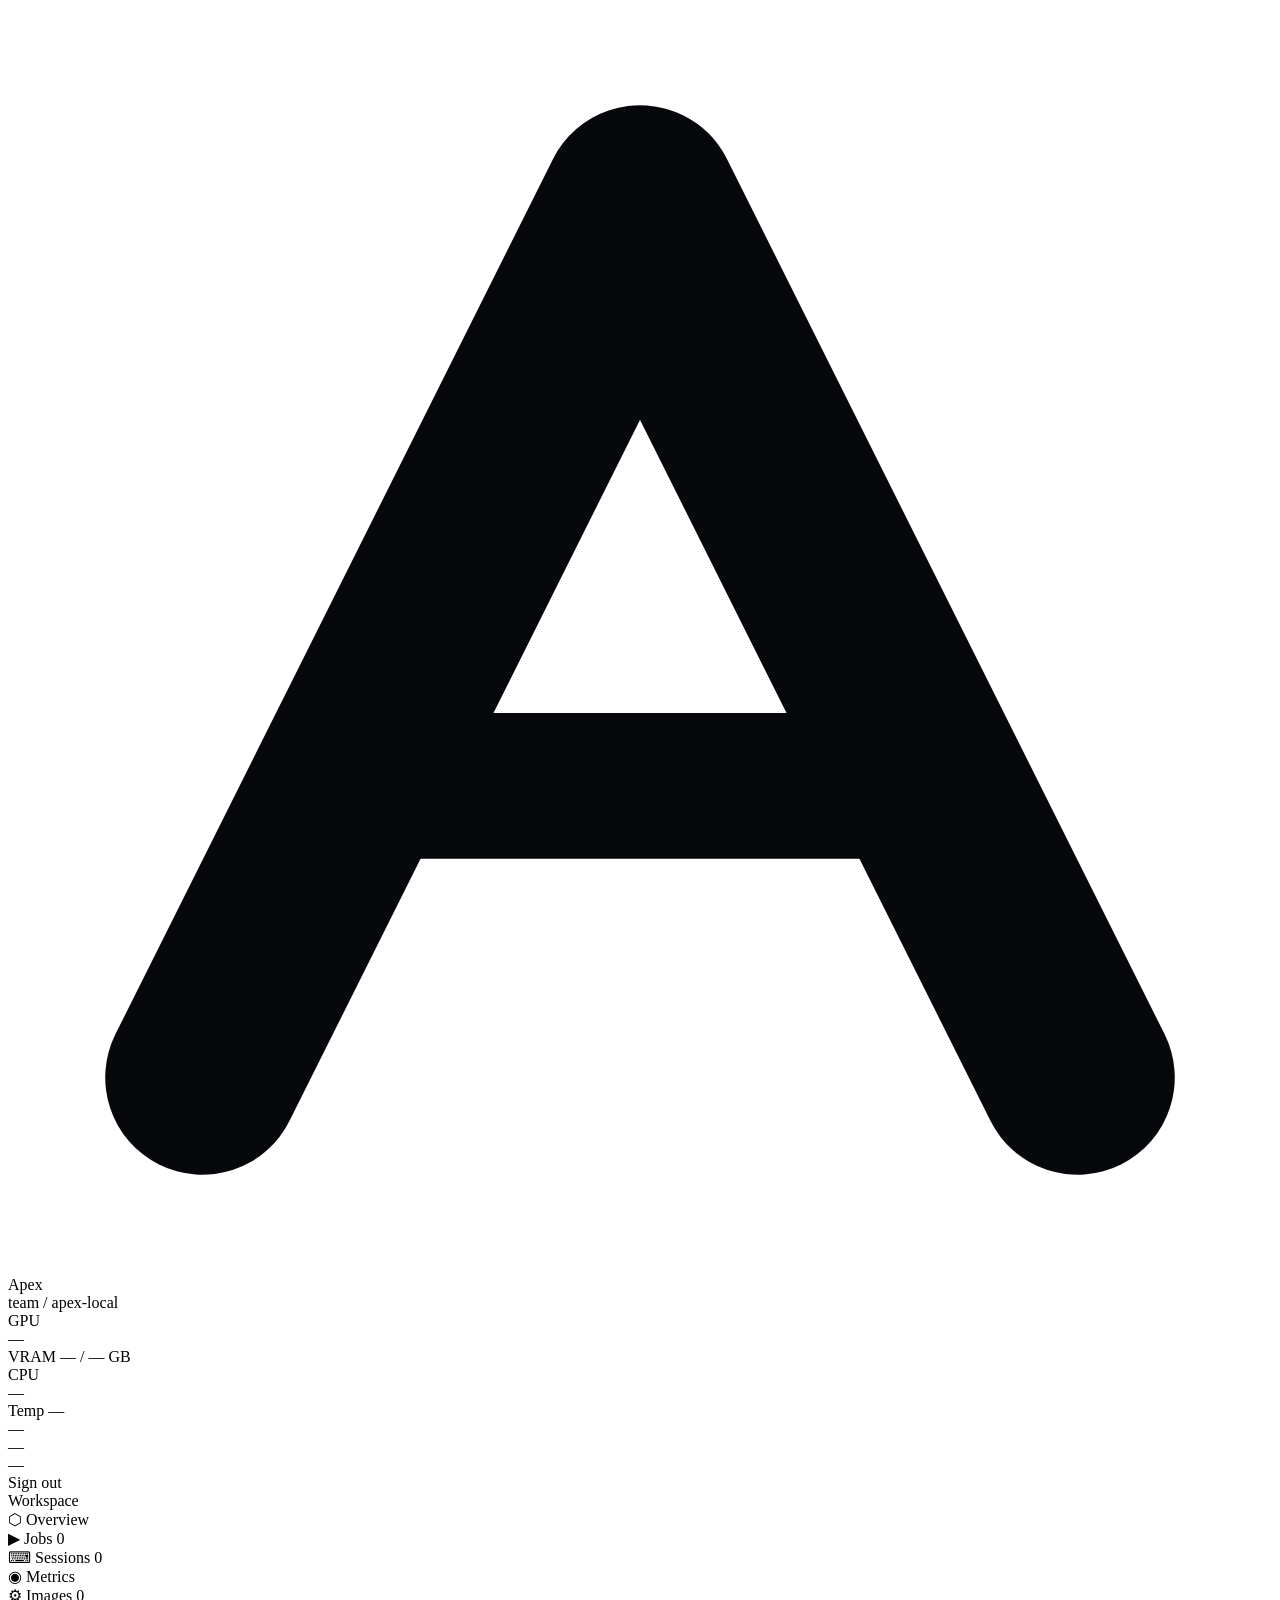
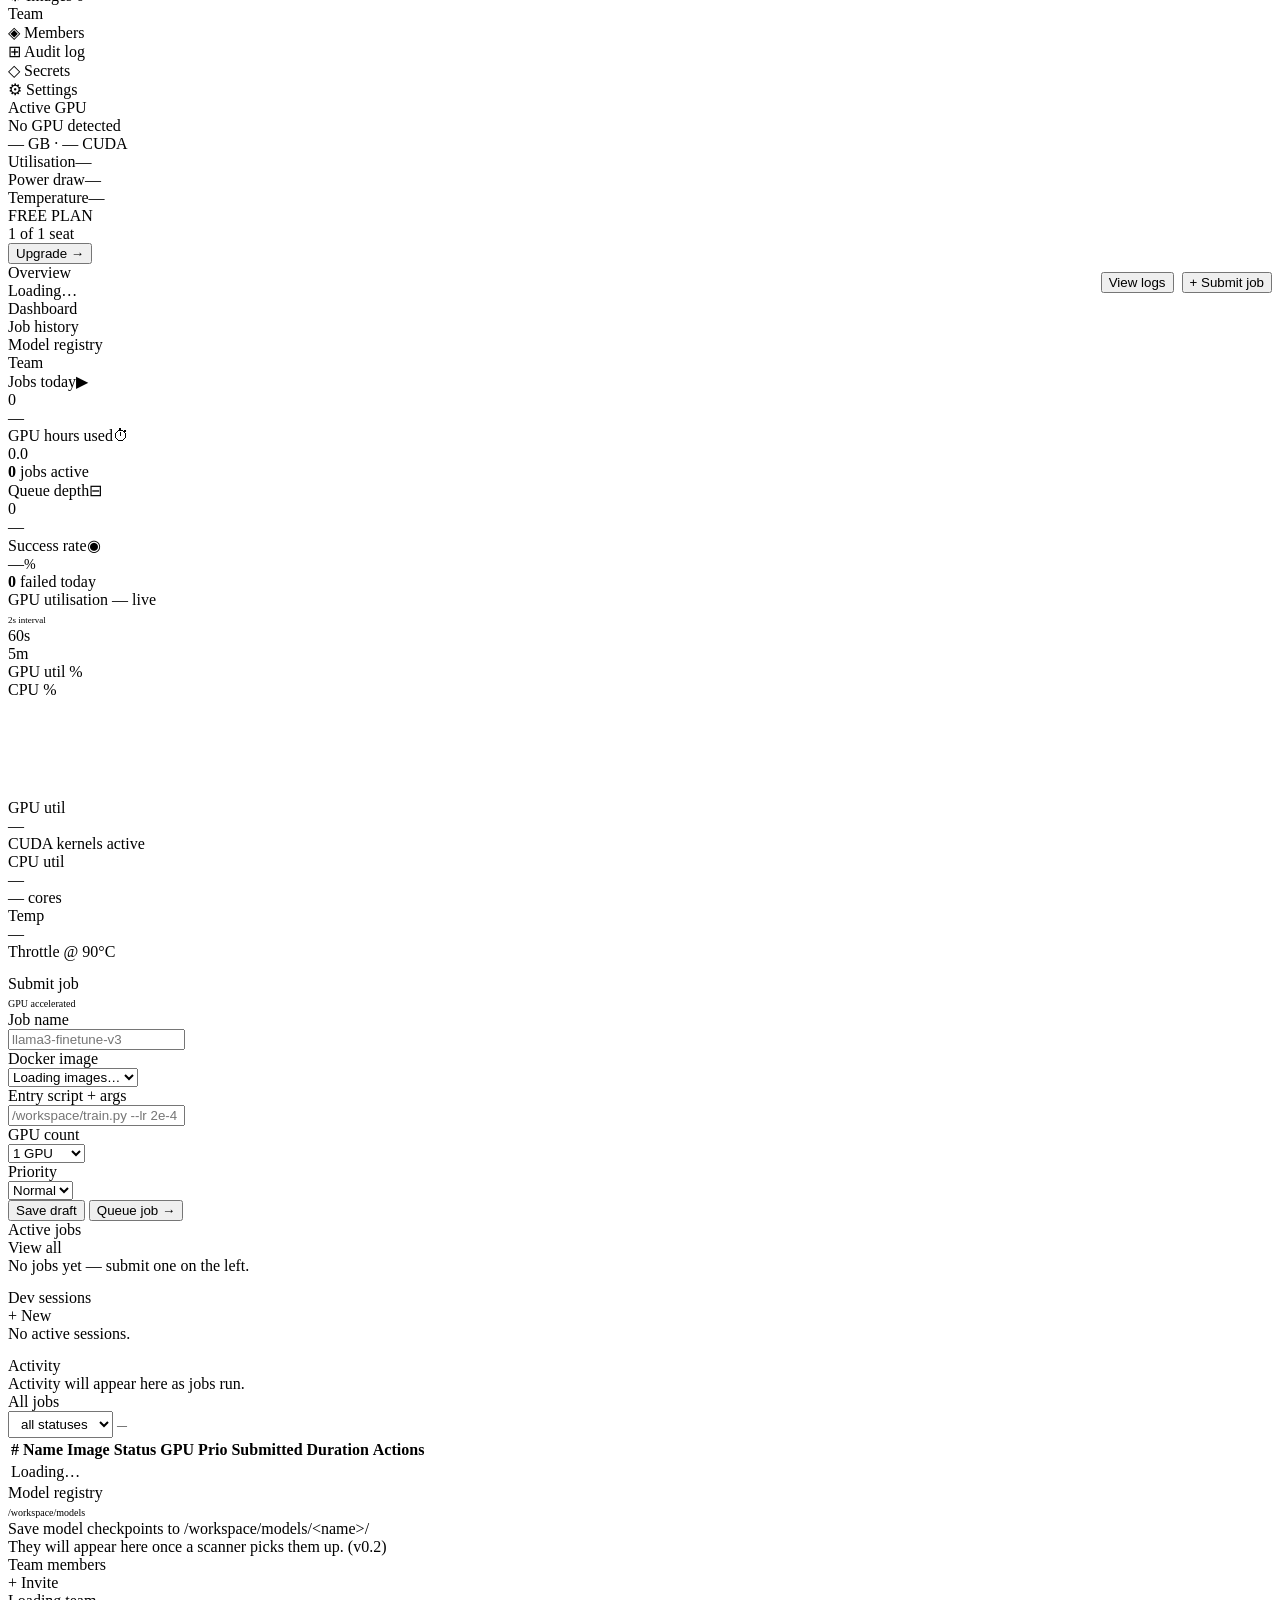
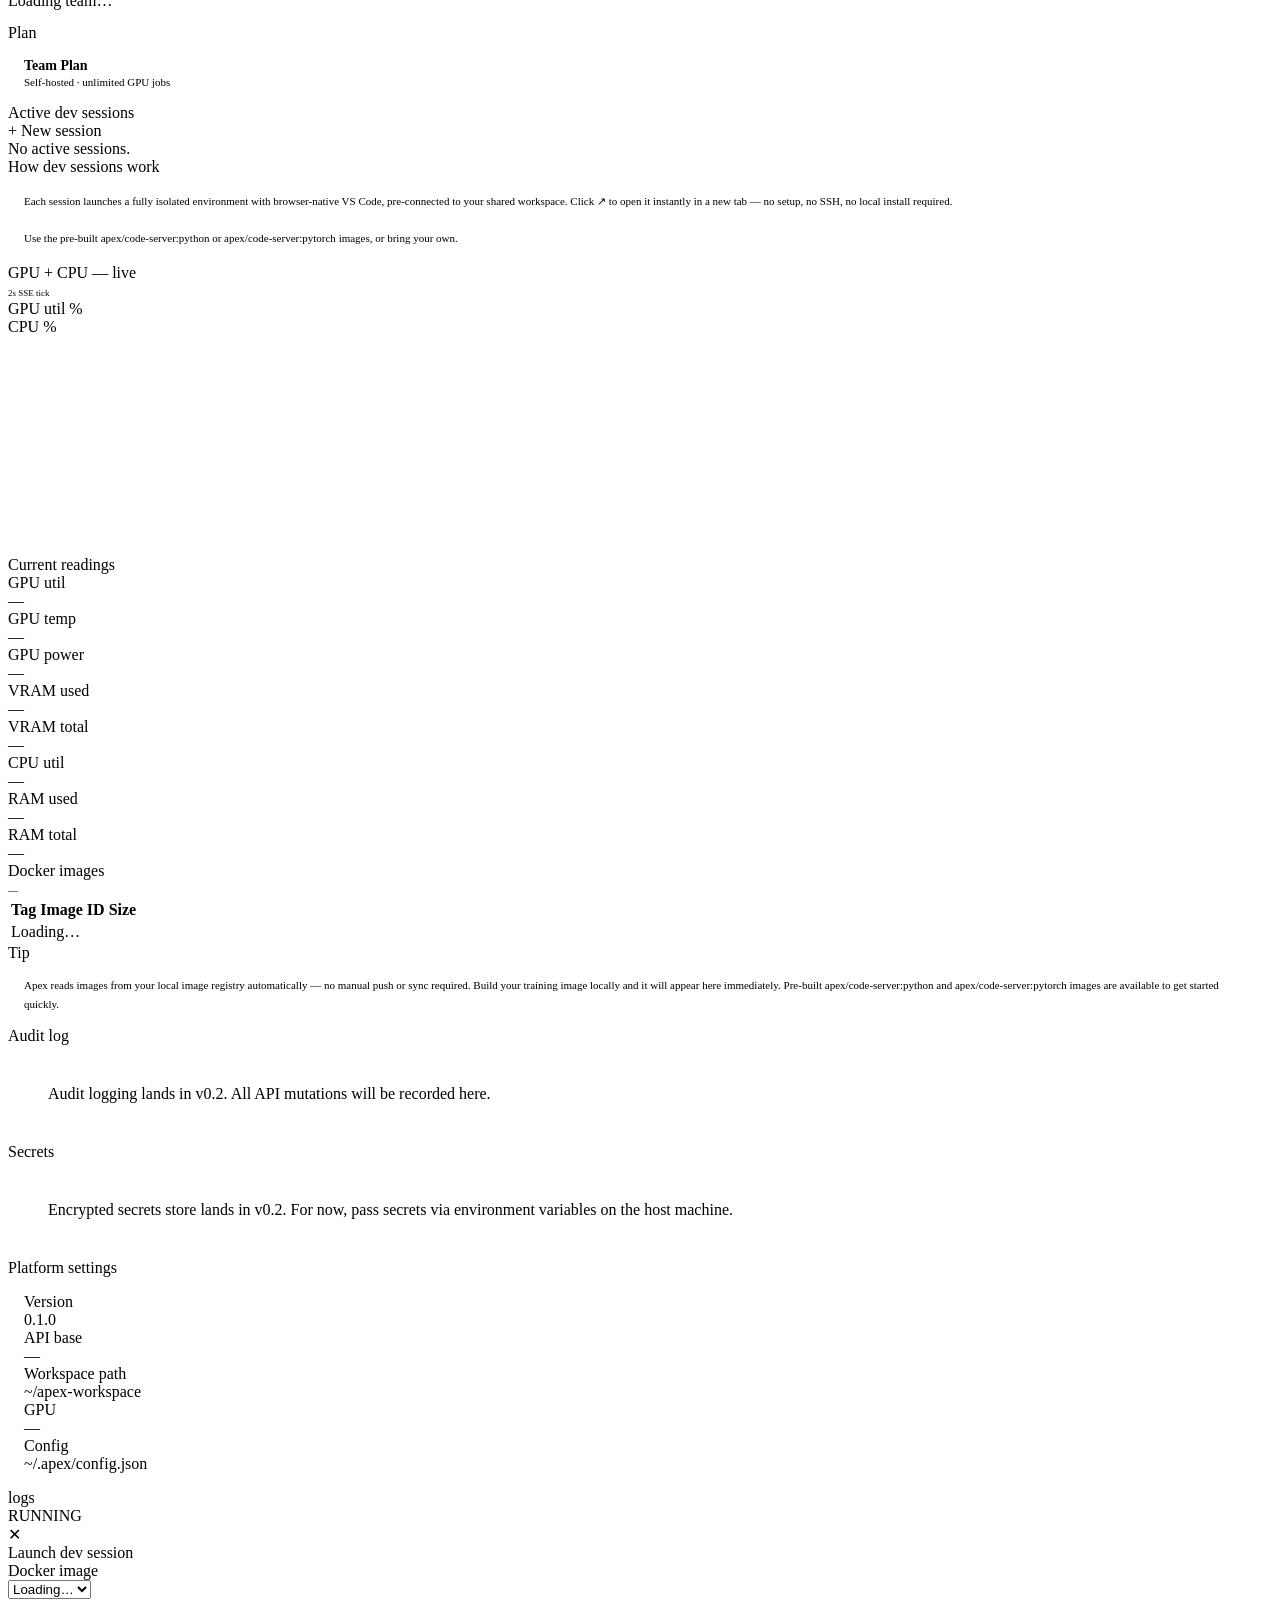
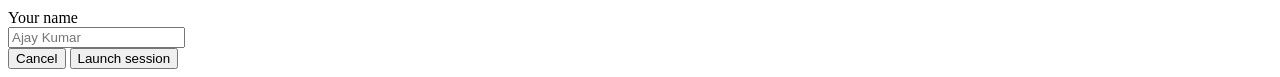
==== commit 857c5e29: "v0.2.0: auth hardening, job retries, GPU history, dependencies, Lemon Squeezy licensing - Fix root-o" ====
--- a/apex/static/index.html
+++ b/apex/static/index.html
@@ -81,9 +81,9 @@
       <div class="gpu-stat-row"><span class="gpu-stat-key">Temperature</span><span class="gpu-stat-val" id="sb-temp" style="color:var(--amber)">—</span></div>
     </div>
     <div class="sidebar-plan" id="sidebar-plan" title="View plan & settings">
-      <div class="plan-tier">TEAM PLAN</div>
-      <div class="plan-desc">6 of 8 seats · $29 / mo</div>
-      <button class="plan-upgrade" id="btn-plan-invite">Invite members →</button>
+      <div class="plan-tier" id="plan-tier-label">FREE PLAN</div>
+      <div class="plan-desc" id="plan-desc-label">1 of 1 seat</div>
+      <button class="plan-upgrade" id="btn-plan-invite">Upgrade →</button>
     </div>
   </div>
 
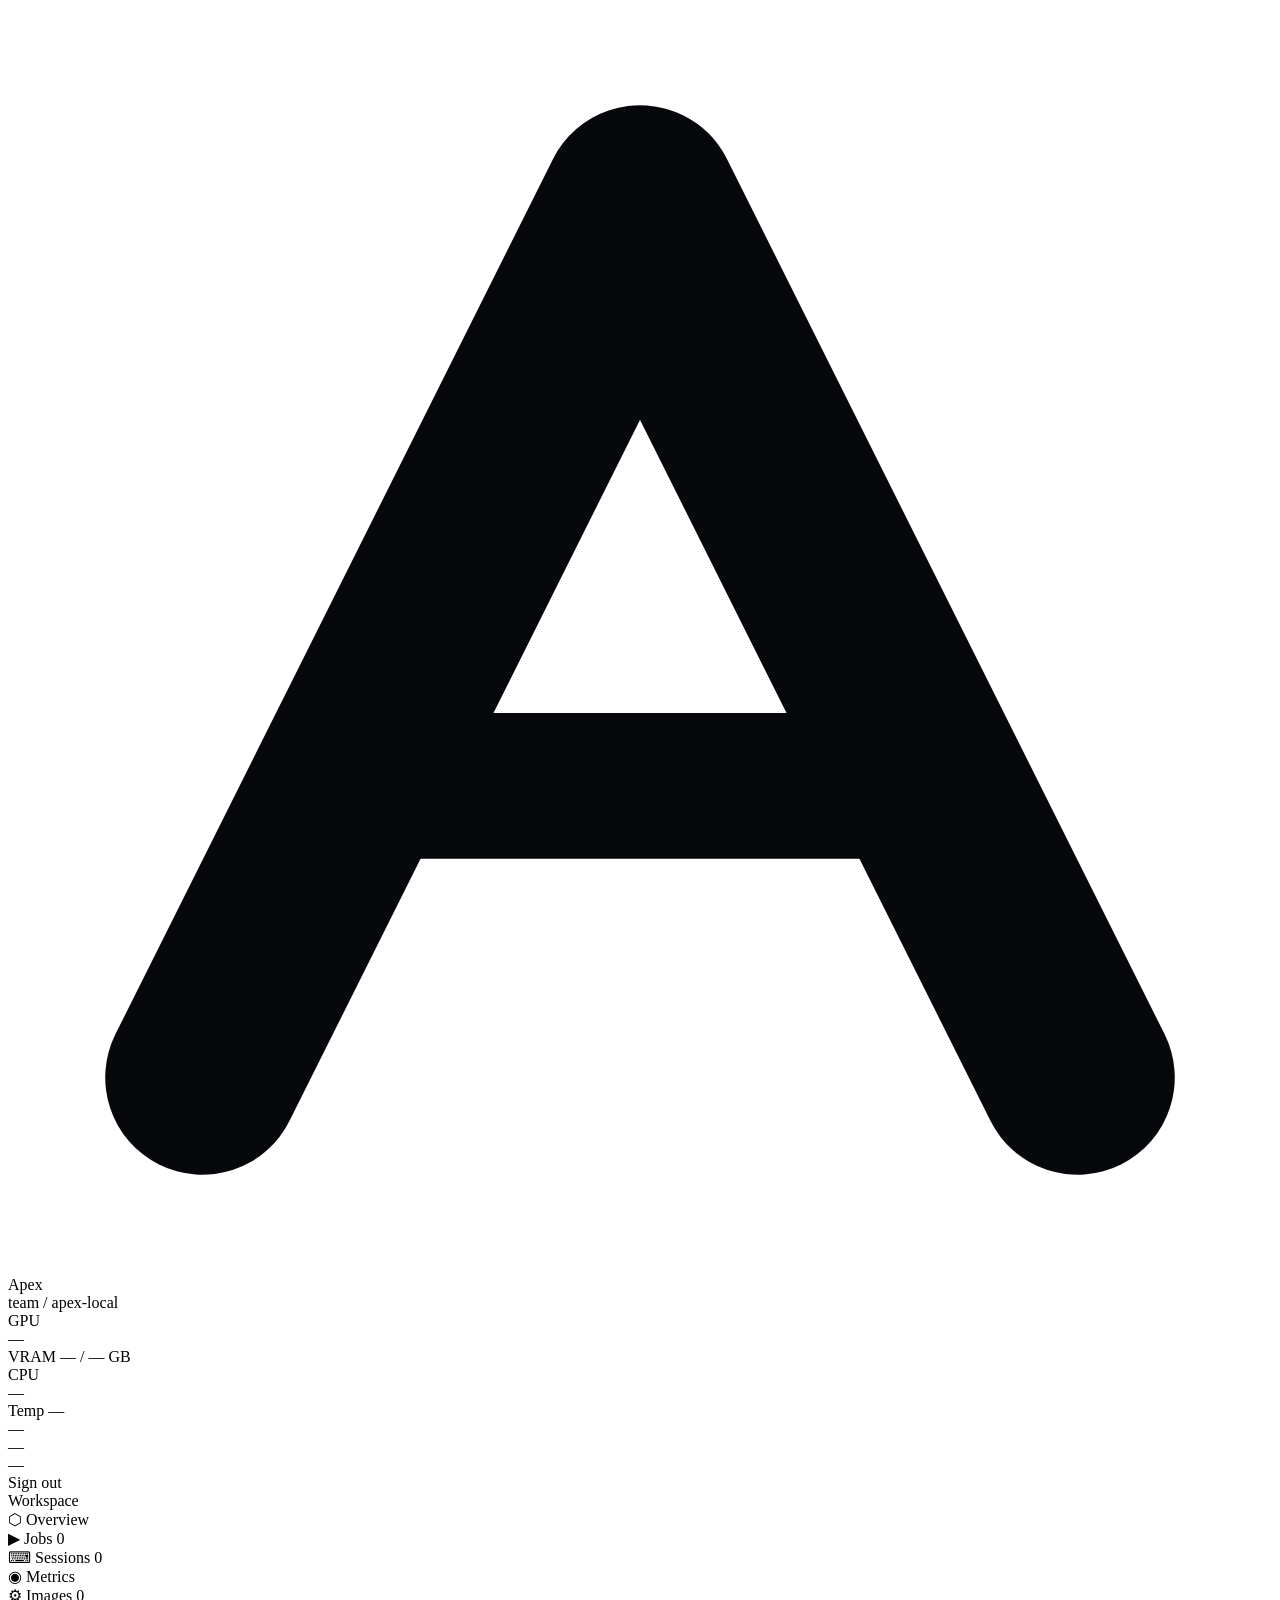
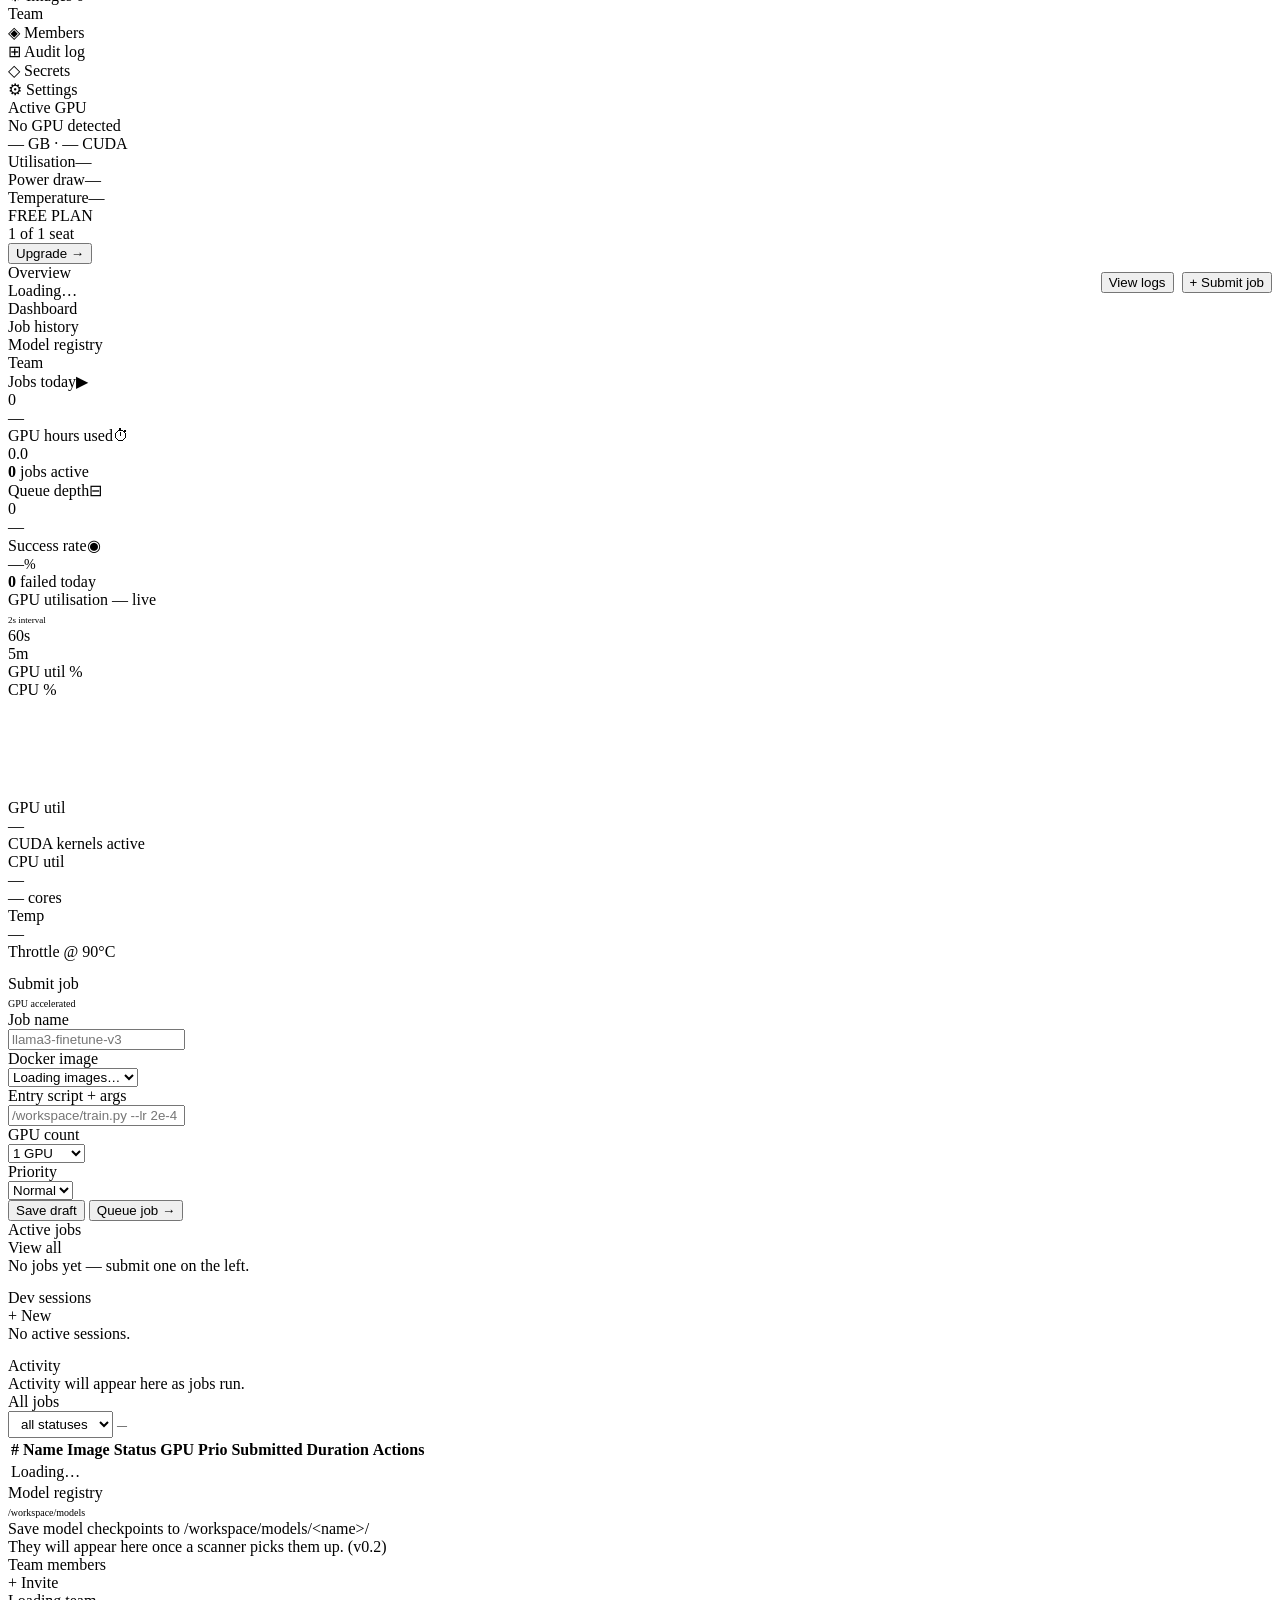
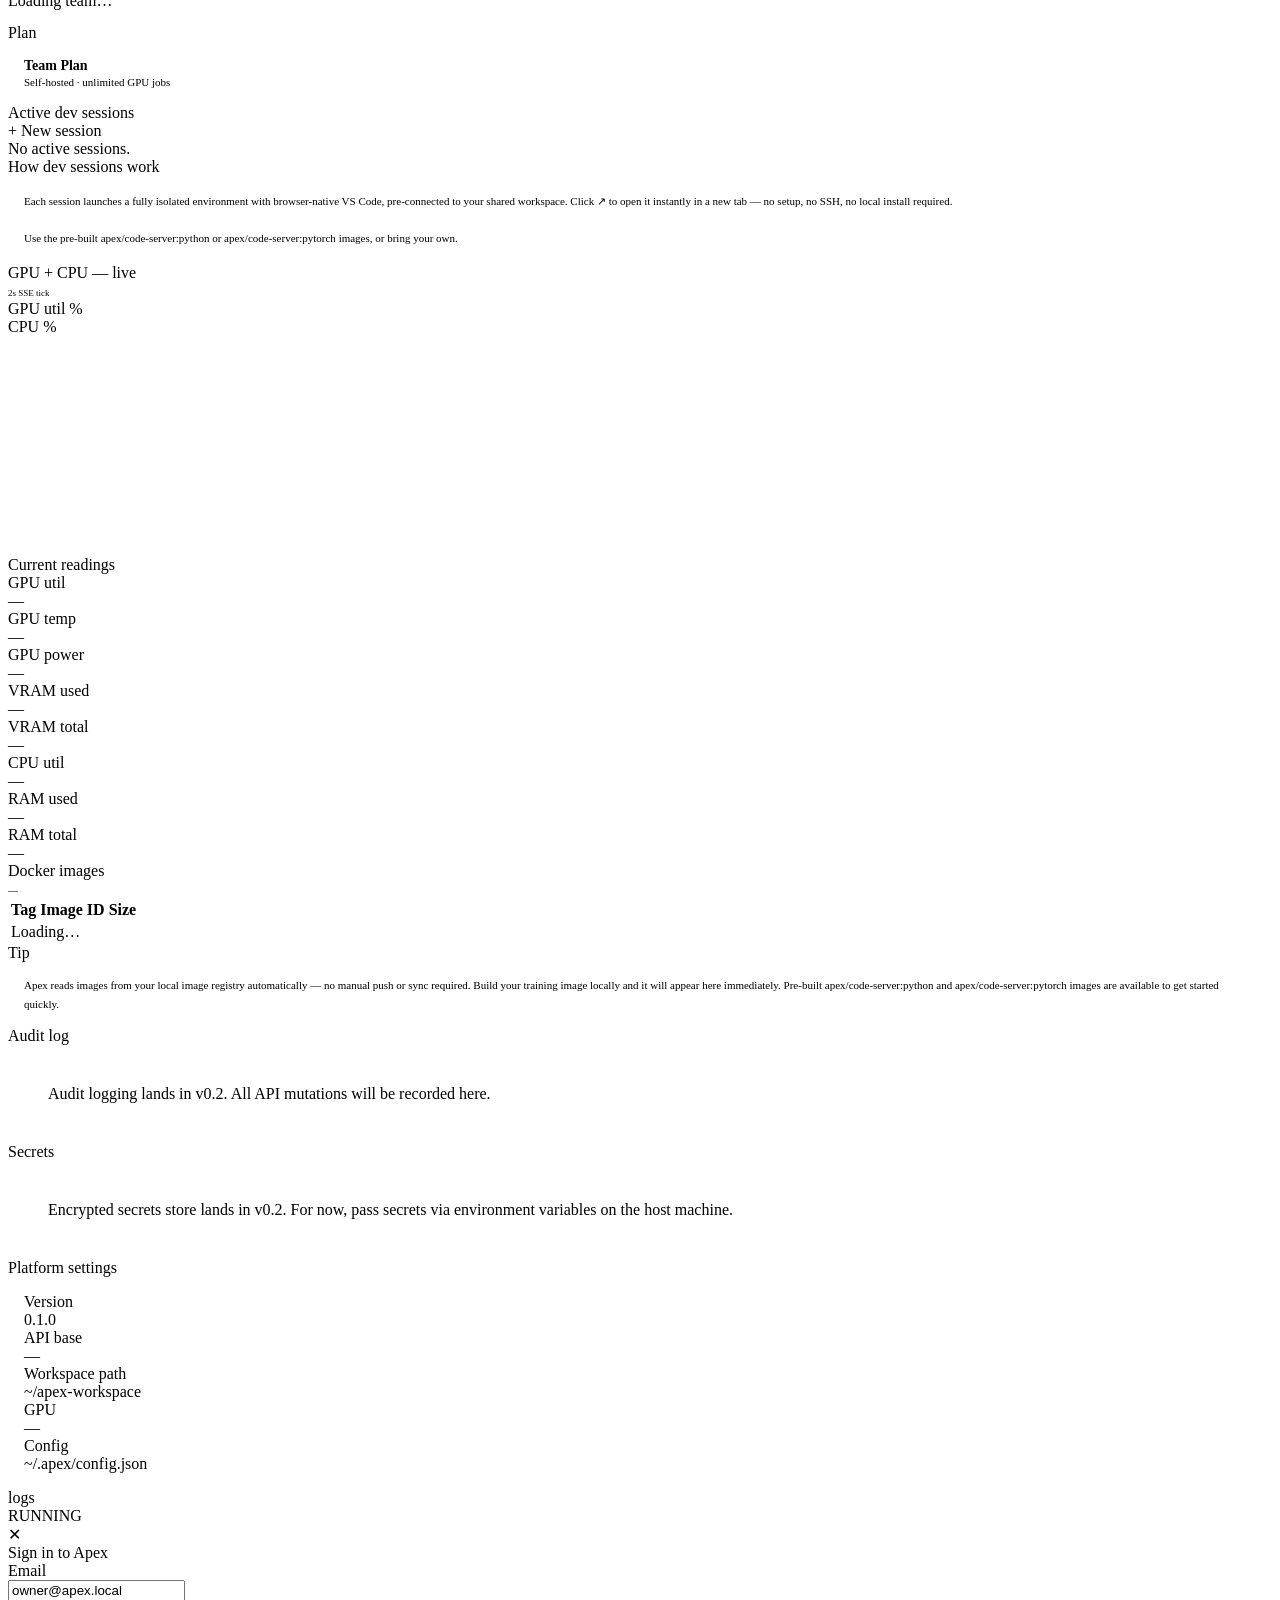
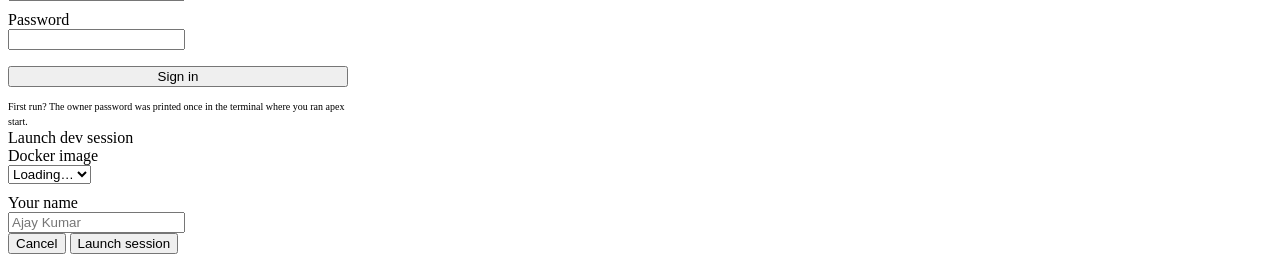
==== commit 096890fe: "v0.2.2: add login modal with proper sign-in flow Replace silent 401 behavior with a real login UI. N" ====
--- a/apex/static/index.html
+++ b/apex/static/index.html
@@ -465,6 +465,26 @@
   <div class="log-body" id="logBody"></div>
 </div>
 
+<!-- LOGIN MODAL -->
+<div class="modal-backdrop" id="loginModal" style="z-index:1000;background:var(--bg1)">
+  <div class="modal" style="width:340px">
+    <div class="modal-title">Sign in to Apex</div>
+    <div class="fg"><div class="flabel">Email</div>
+      <input class="finput" id="login-email" type="email" autocomplete="username" value="owner@apex.local"/>
+    </div>
+    <div class="fg" style="margin-top:10px"><div class="flabel">Password</div>
+      <input class="finput" id="login-password" type="password" autocomplete="current-password"/>
+    </div>
+    <div id="login-error" style="color:#f66;font-size:11px;margin-top:10px;display:none;font-family:'JetBrains Mono',monospace"></div>
+    <div class="modal-footer" style="margin-top:16px">
+      <button class="btn-primary" id="login-submit" style="width:100%">Sign in</button>
+    </div>
+    <div style="color:var(--text3);font-size:10px;margin-top:12px;line-height:1.5">
+      First run? The owner password was printed once in the terminal where you ran <span class="mono">apex start</span>.
+    </div>
+  </div>
+</div>
+
 <!-- SESSION MODAL -->
 <div class="modal-backdrop" id="sessModal">
   <div class="modal">
